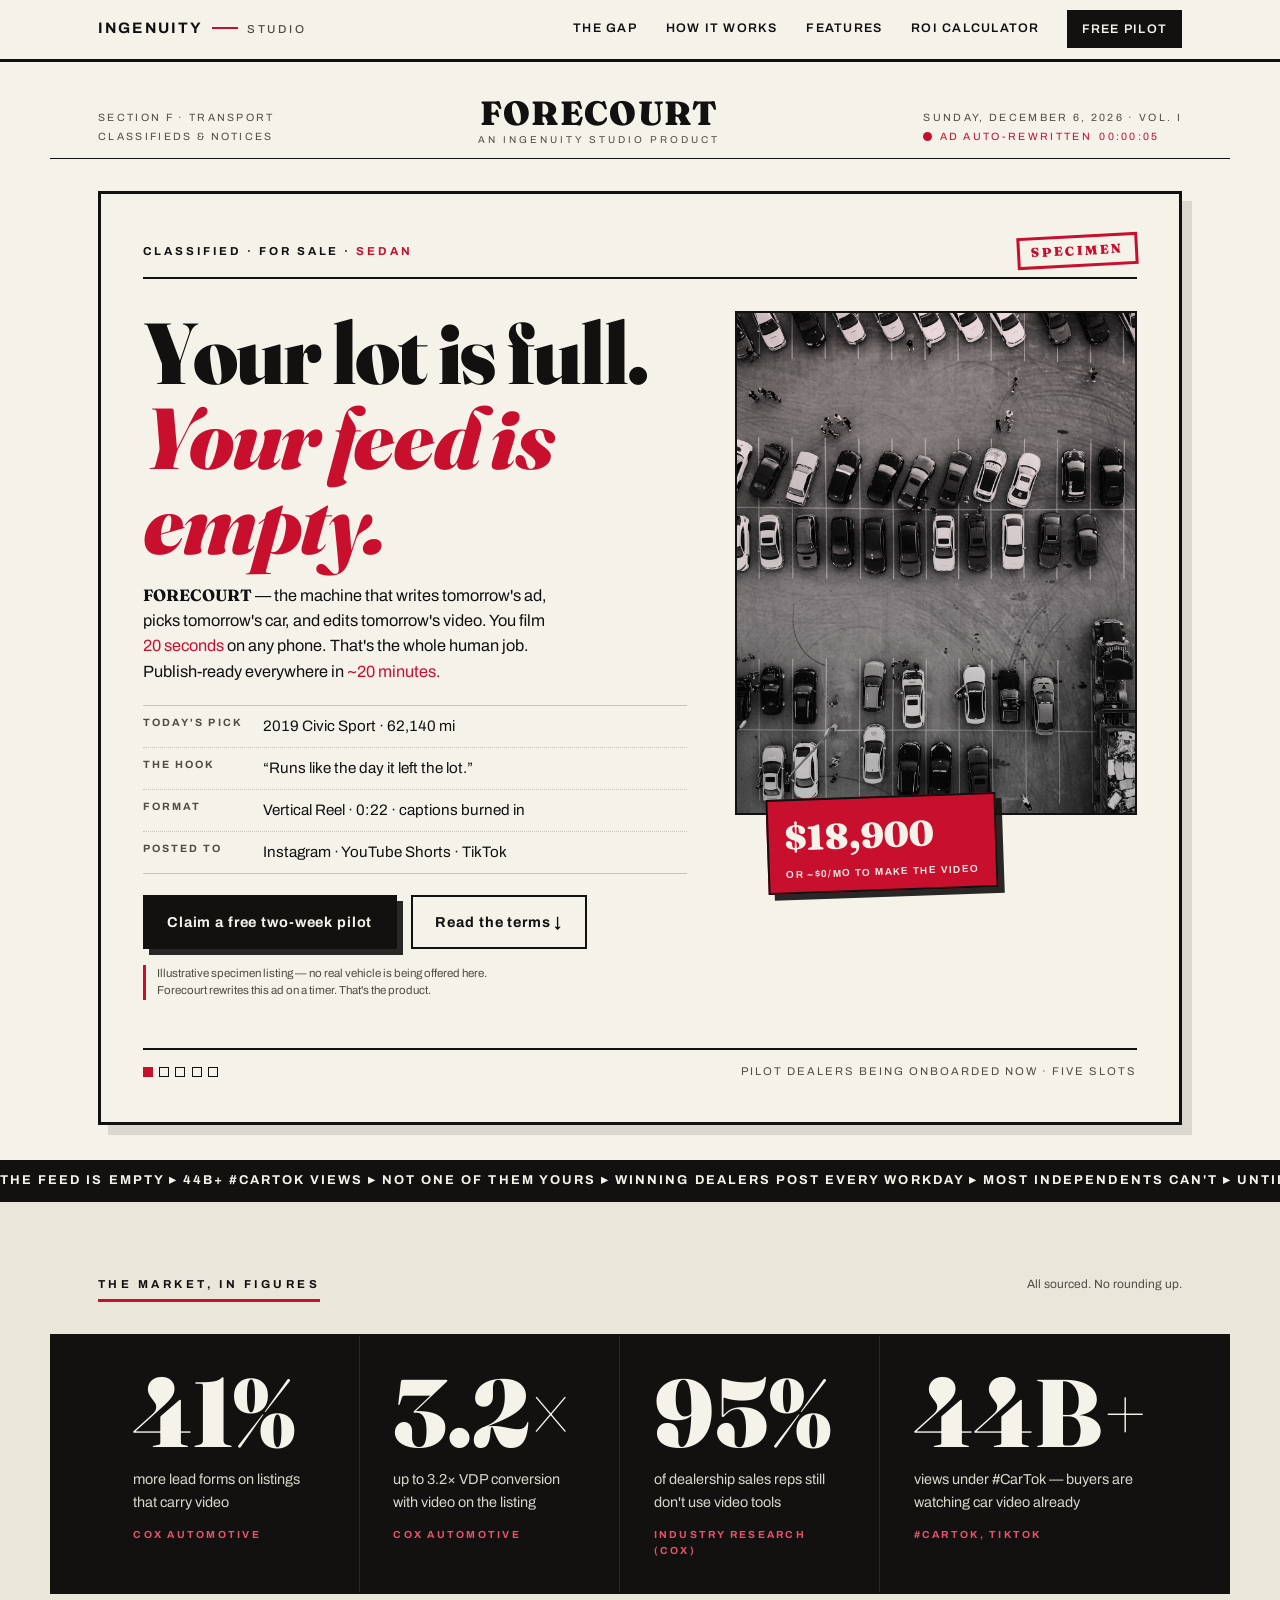
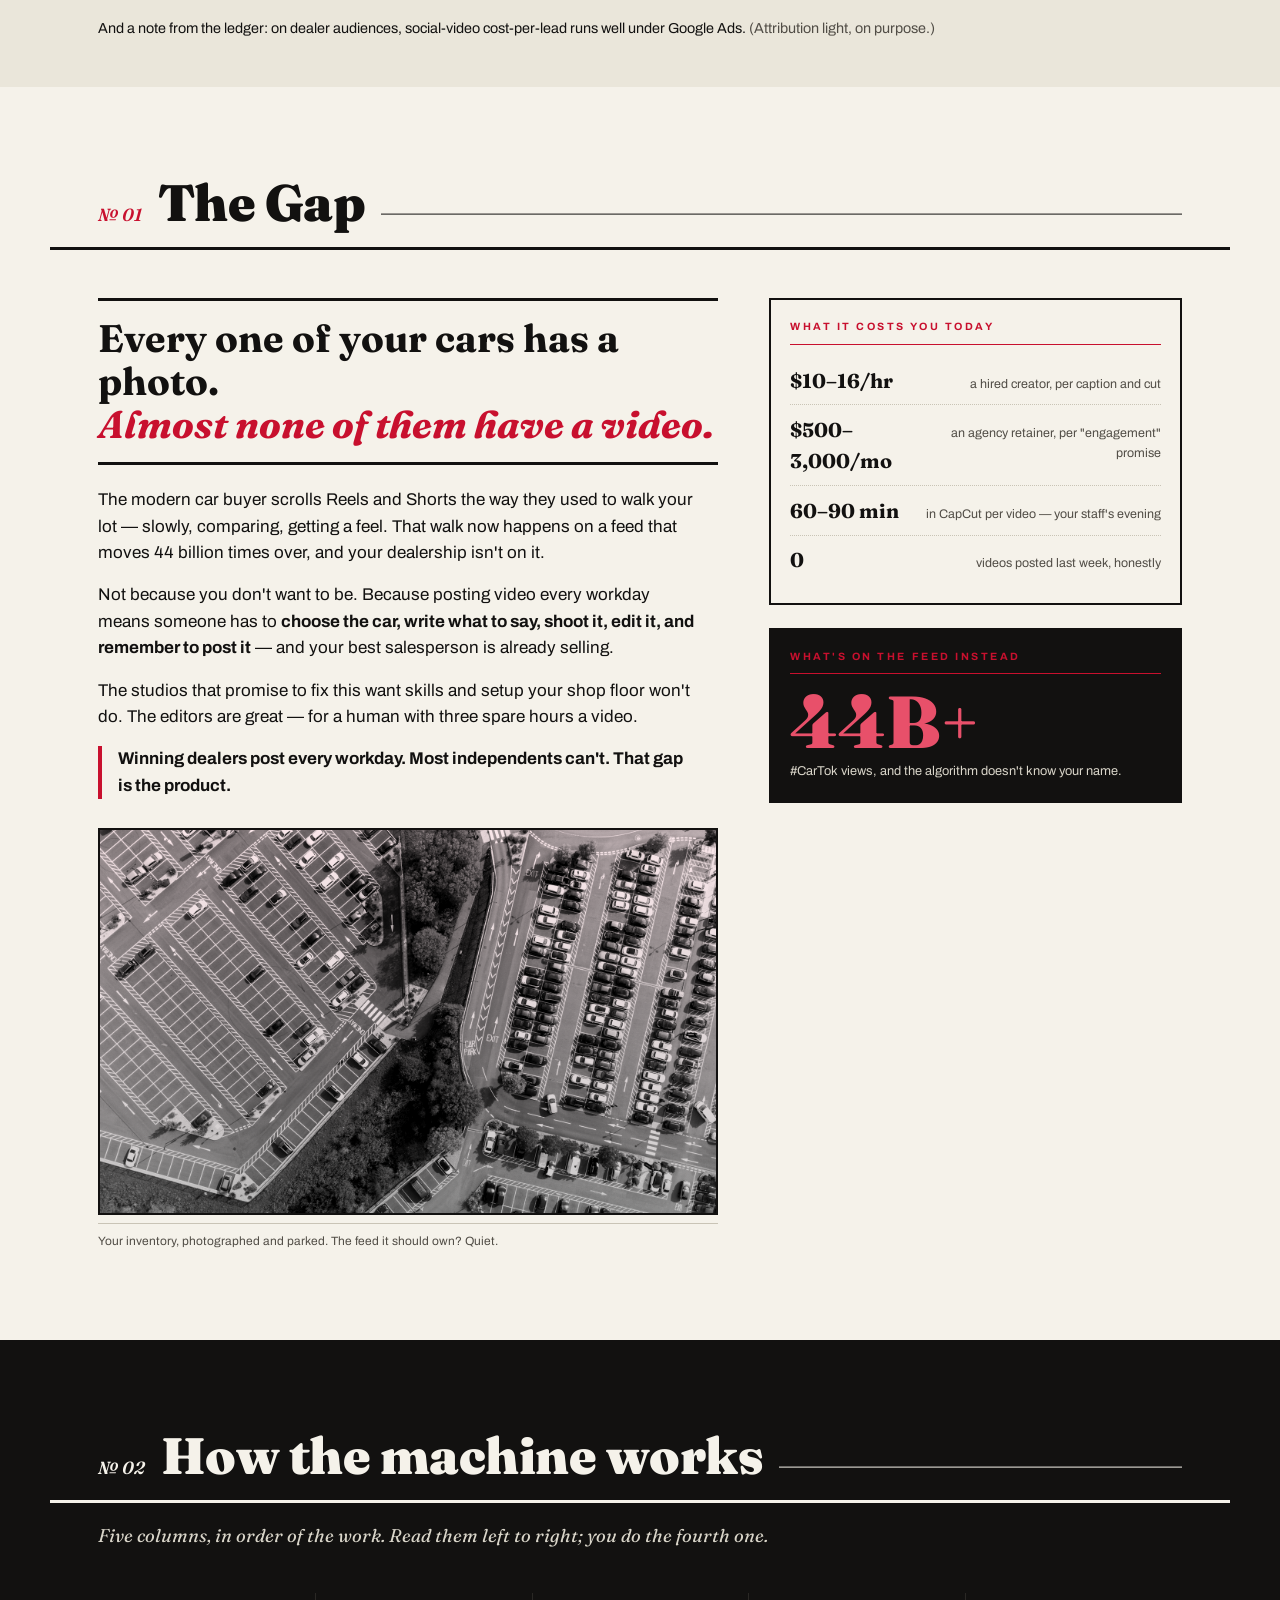
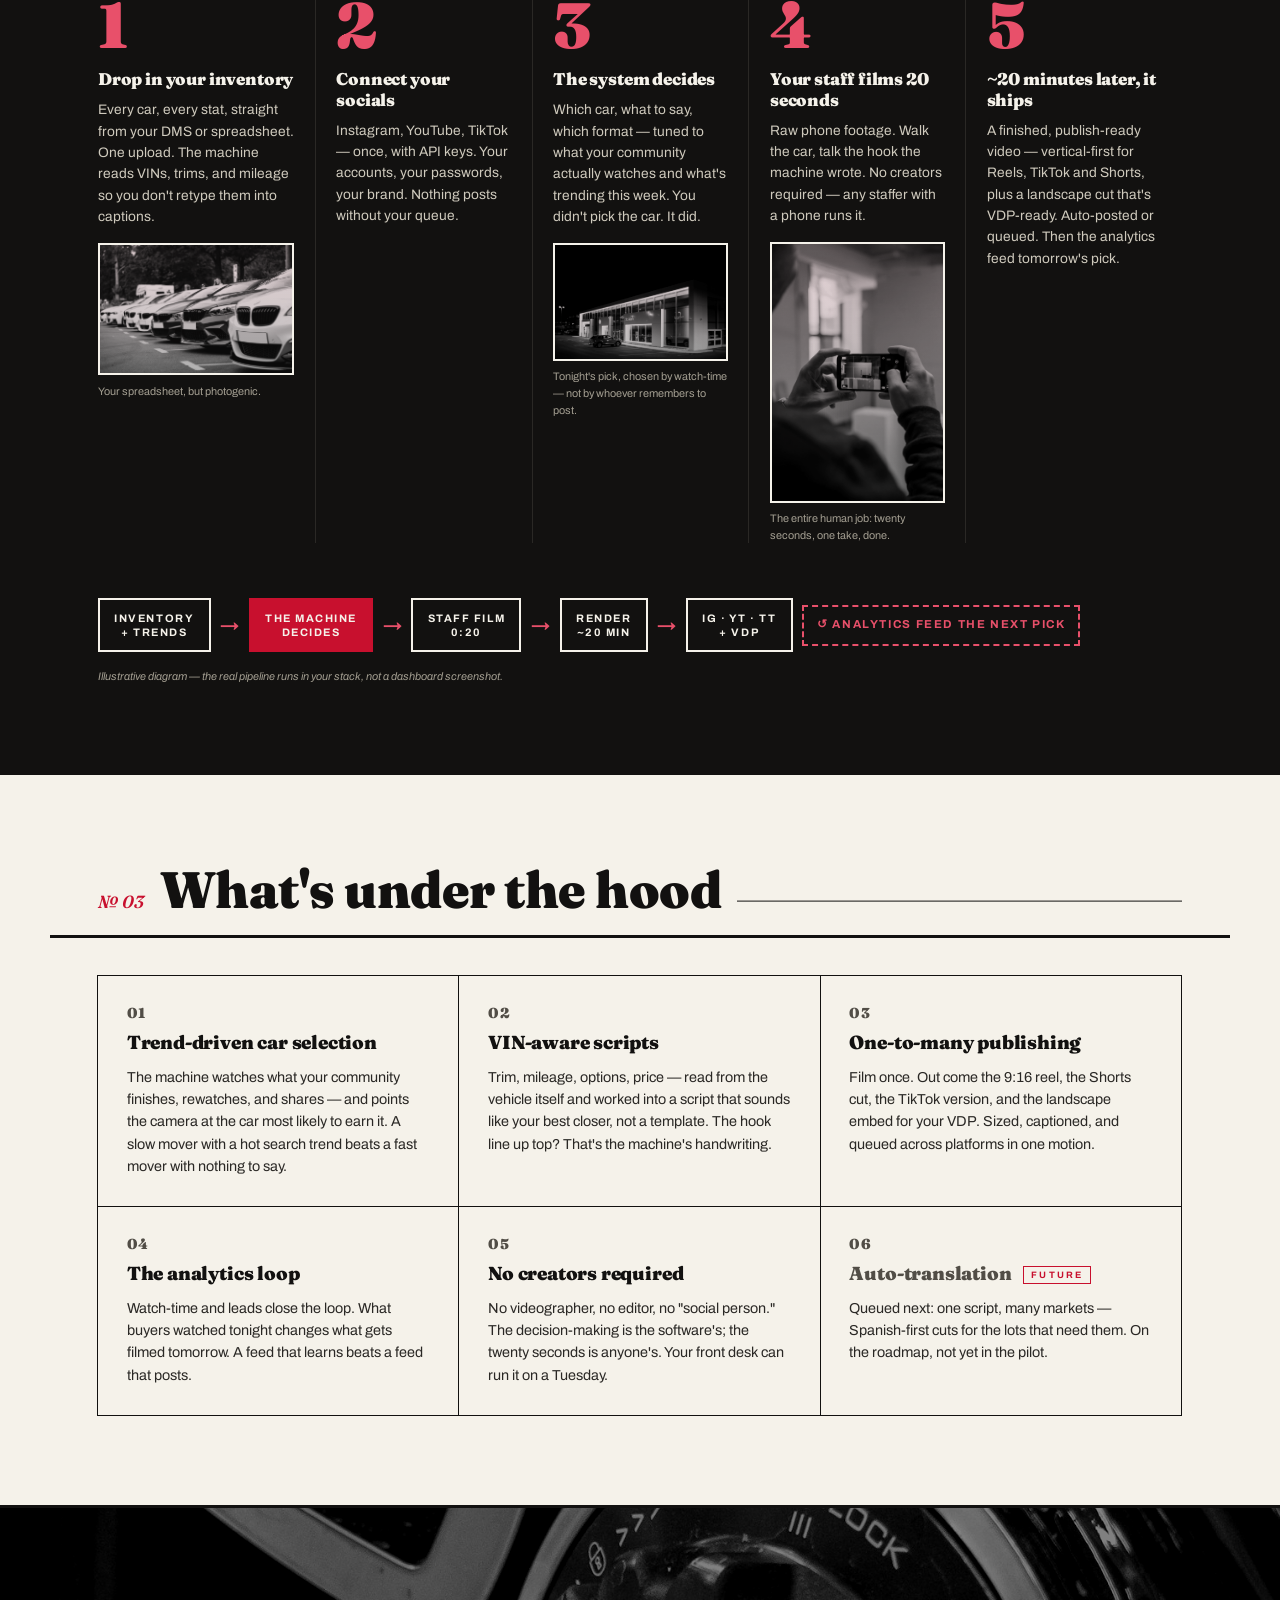
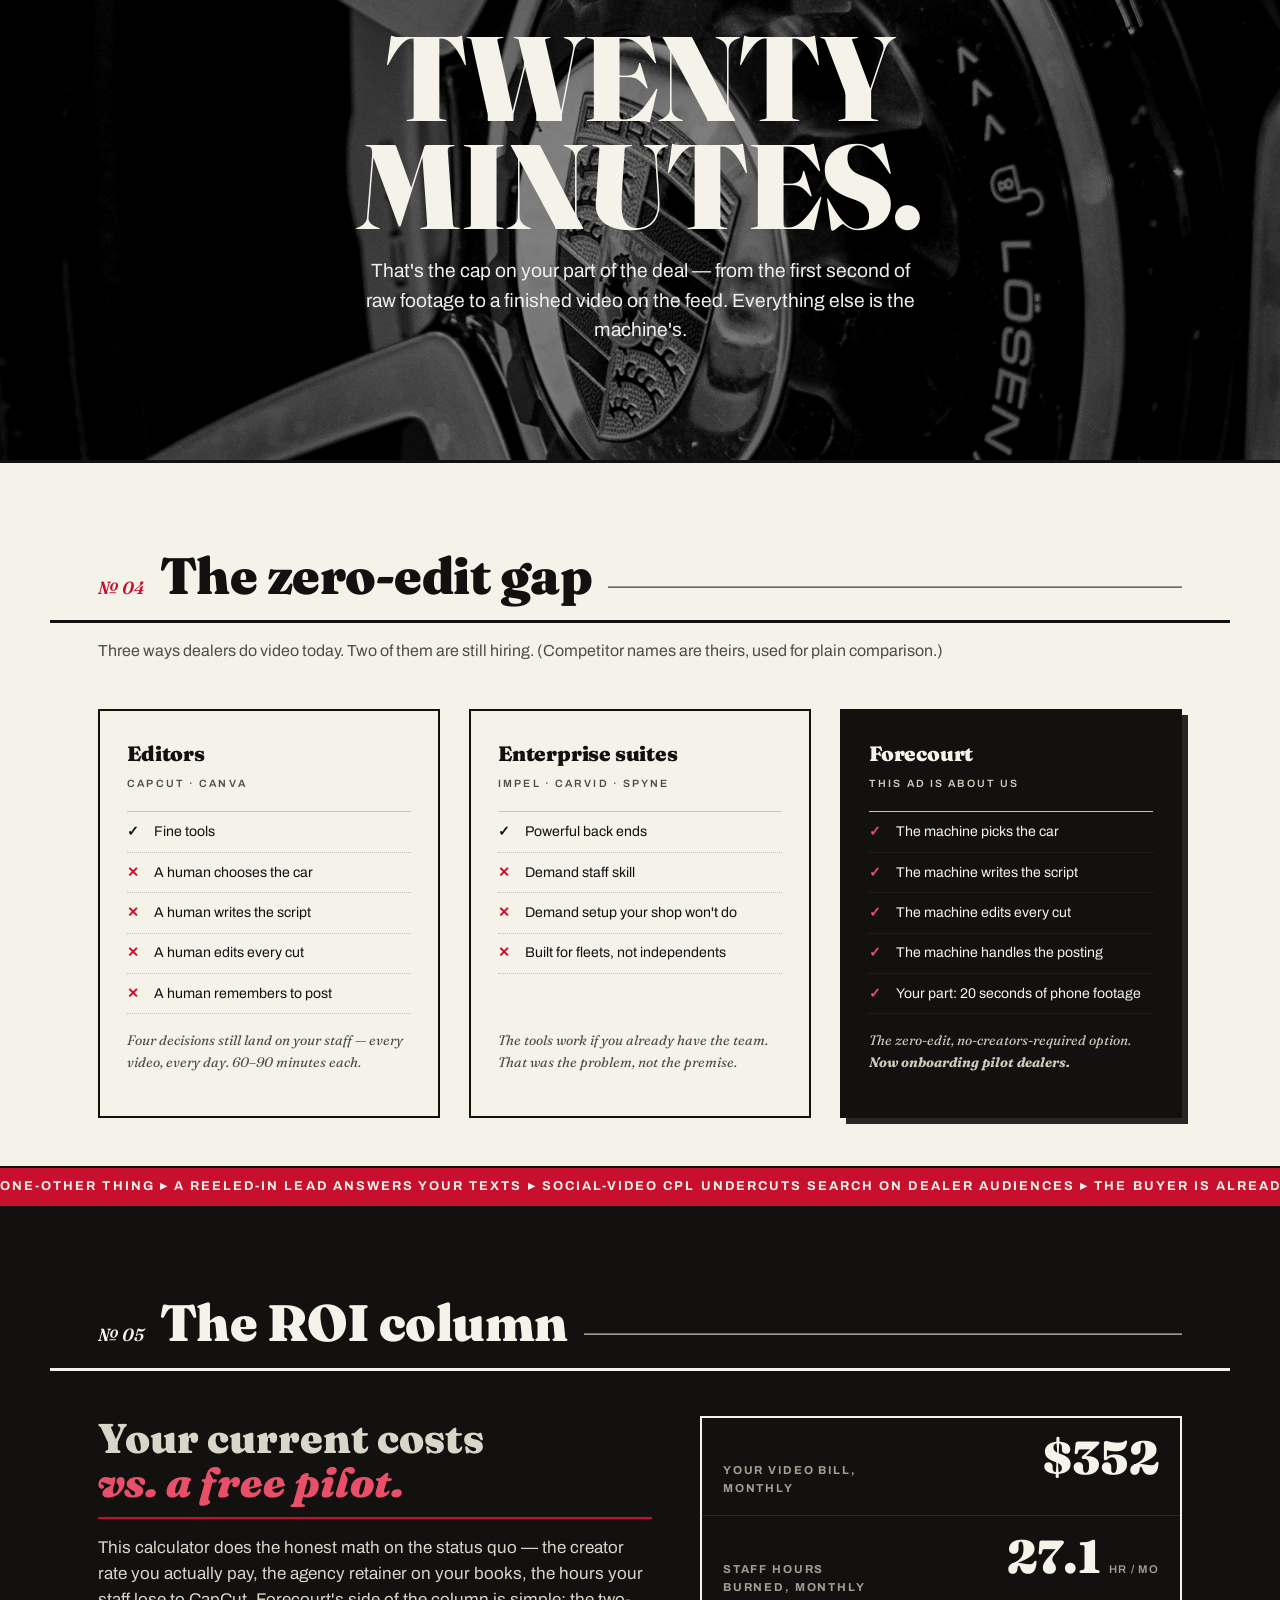
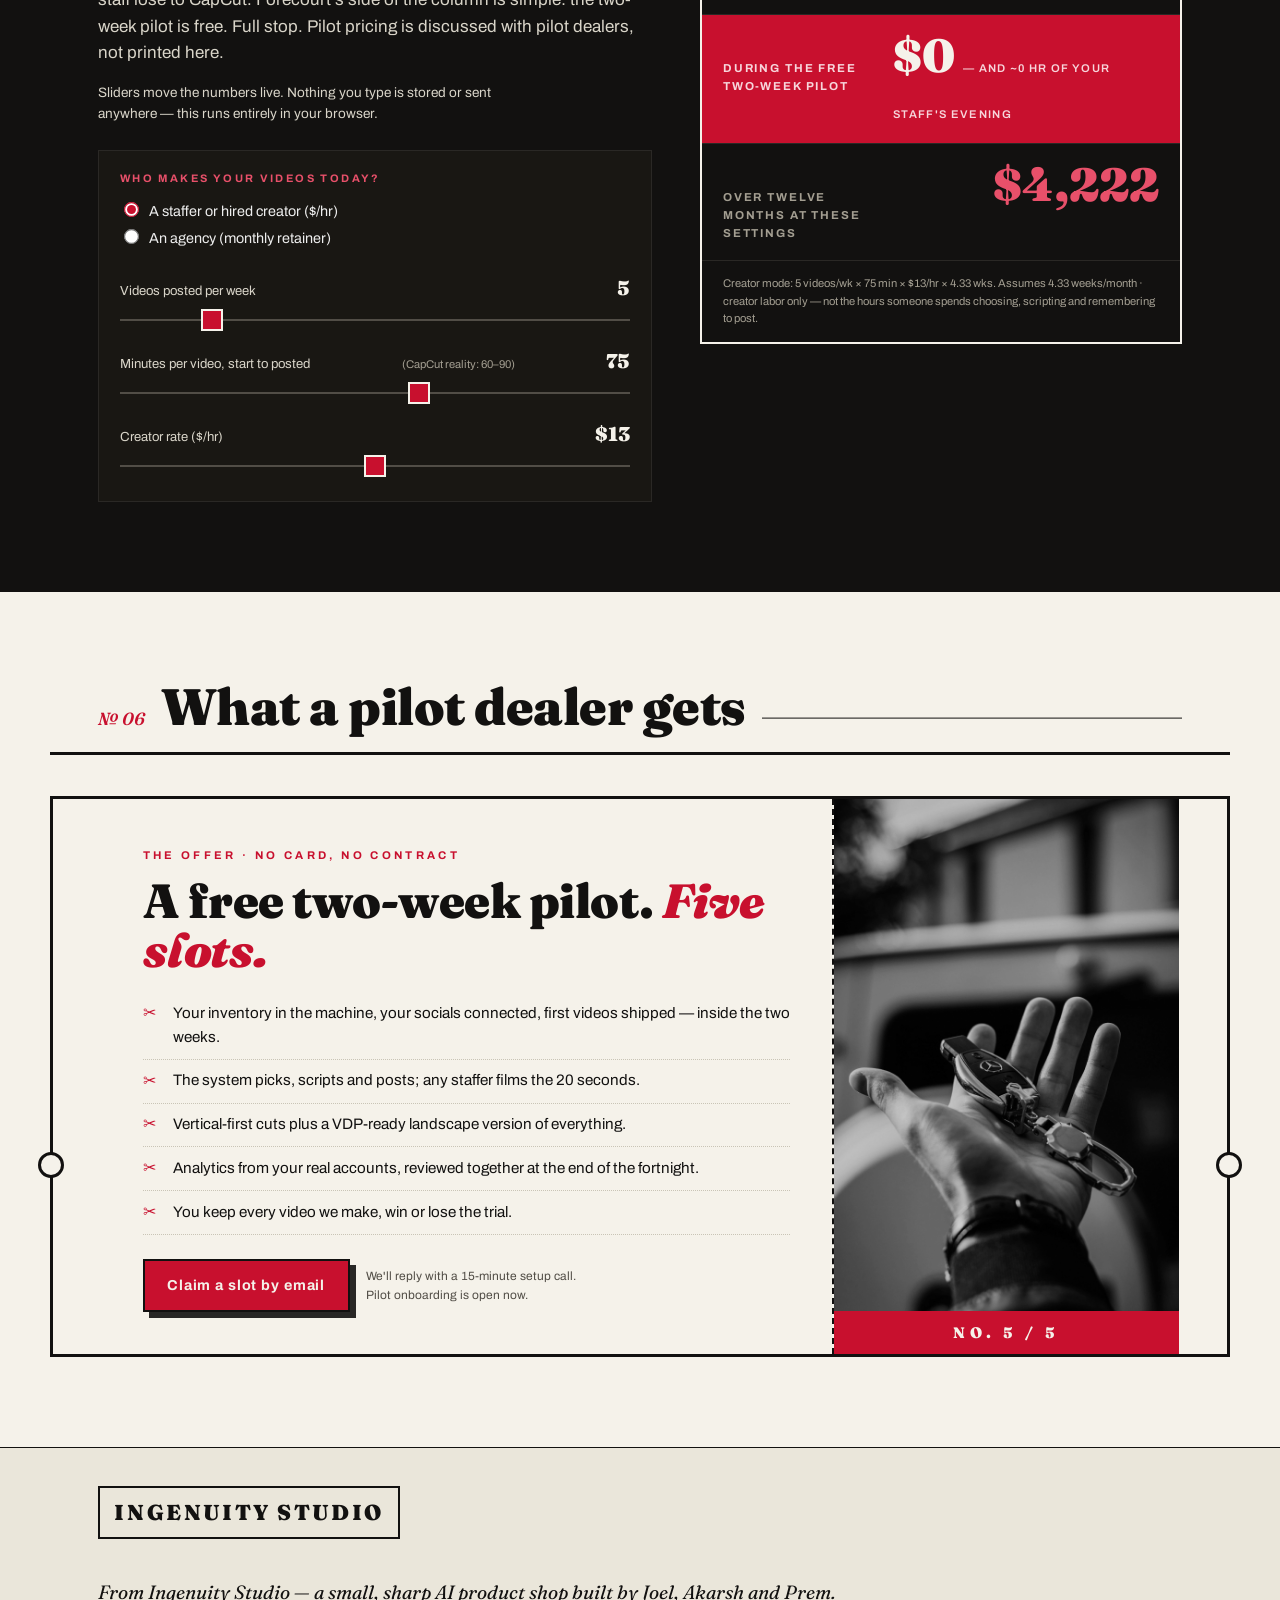
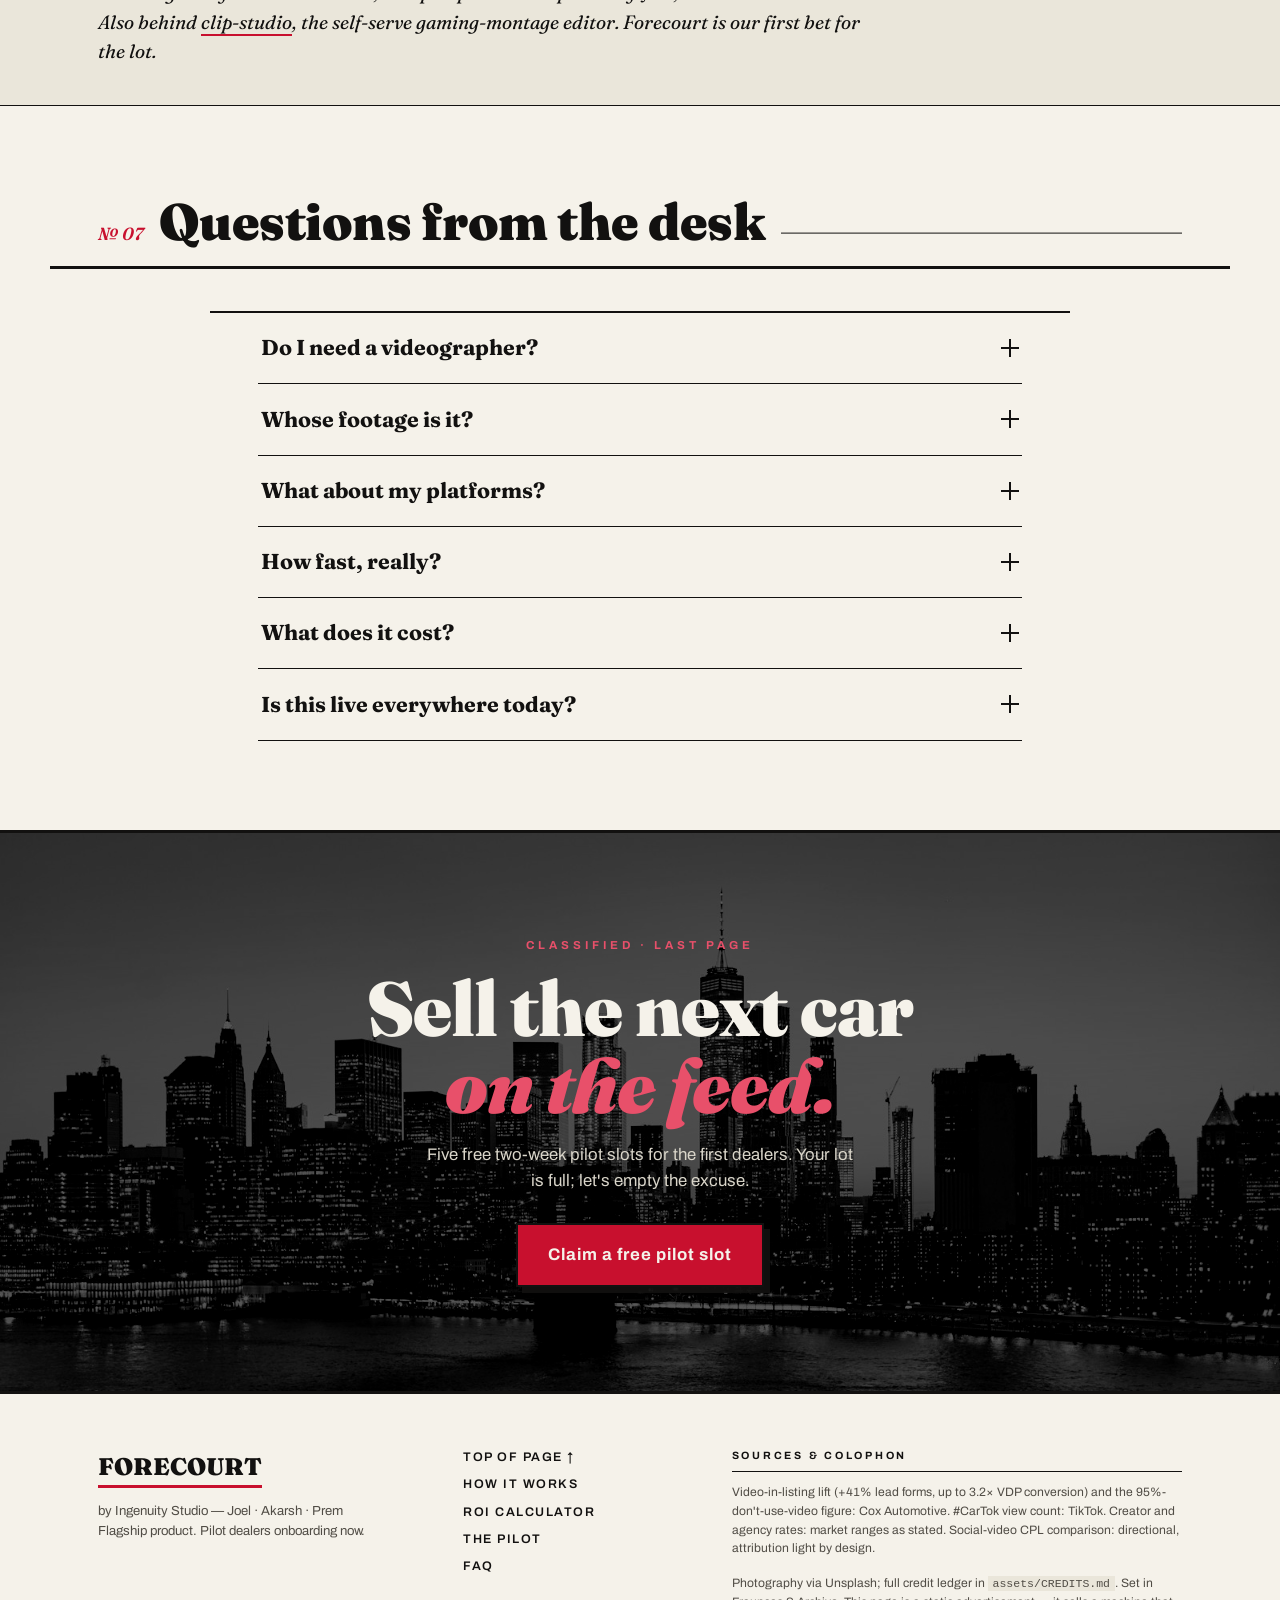
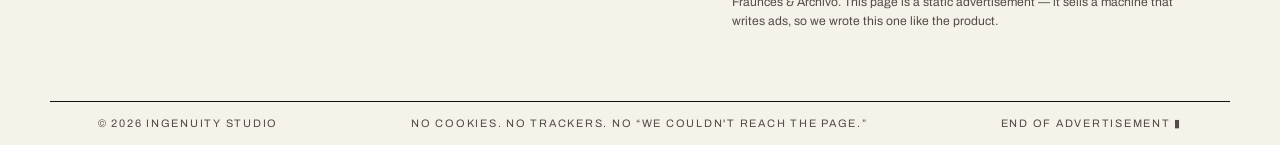
==== index.html @ b3487b0b "feat: launch Ingenuity Studio advertisement landing page (v0) Primary: dark-cinematic Forecourt pitc" ====
<!doctype html>
<html lang="en">
<head>
<meta charset="utf-8">
<meta name="viewport" content="width=device-width, initial-scale=1">
<title>Forecourt by Ingenuity Studio — Your lot is full. Your feed is empty.</title>
<meta name="description" content="Forecourt is the AI video pipeline for used-car dealers. It picks the car, writes the script, and turns 20 seconds of raw phone footage into a publish-ready video in about 20 minutes. Now onboarding free two-week pilot dealers.">
<meta property="og:title" content="Forecourt — the classified ad that films itself">
<meta property="og:description" content="The AI video pipeline for used-car dealers. The machine decides what to film. Your part is capped at 20 minutes. Free two-week pilot for the first five dealers.">
<meta property="og:type" content="website">
<meta property="og:image" content="assets/img/lot-rows.jpg">
<meta name="twitter:card" content="summary_large_image">
<meta name="theme-color" content="#121110">
<link rel="icon" href="data:image/svg+xml,%3Csvg xmlns='http://www.w3.org/2000/svg' viewBox='0 0 64 64'%3E%3Crect width='64' height='64' fill='%23121110'/%3E%3Crect x='6' y='6' width='52' height='52' fill='none' stroke='%23c8102e' stroke-width='3'/%3E%3Ctext x='32' y='44' font-family='Georgia,serif' font-size='32' font-weight='bold' fill='%23f5f2eb' text-anchor='middle'%3EF%3C/text%3E%3C/svg%3E">
<link rel="preconnect" href="https://fonts.googleapis.com">
<link rel="preconnect" href="https://fonts.gstatic.com" crossorigin>
<link href="https://fonts.googleapis.com/css2?family=Fraunces:ital,opsz,wght@0,9..144,400;0,9..144,600;0,9..144,700;0,9..144,900;1,9..144,400;1,9..144,600&family=Archivo:wght@400;500;600;700&display=swap" rel="stylesheet">
<link rel="stylesheet" href="css/style.css">
</head>
<body>
<a class="skip-link" href="#hero">Skip to content</a>

<!-- ============================= NAV ============================= -->
<header class="nav" id="top">
  <div class="nav-inner">
    <a class="wordmark" href="#top" aria-label="Ingenuity Studio — home">
      <span class="wm-ink">INGENUITY</span><span class="wm-rule" aria-hidden="true"></span><span class="wm-sub">STUDIO</span>
    </a>
    <nav class="nav-links" aria-label="Primary">
      <a href="#problem">The&nbsp;Gap</a>
      <a href="#how">How&nbsp;it&nbsp;works</a>
      <a href="#features">Features</a>
      <a href="#roi">ROI&nbsp;Calculator</a>
      <a href="#pilot" class="nav-cta">Free&nbsp;Pilot</a>
    </nav>
    <button class="nav-toggle" aria-expanded="false" aria-controls="mobile-nav" aria-label="Open menu">
      <span></span><span></span><span></span>
    </button>
  </div>
  <nav class="nav-links mobile" id="mobile-nav" aria-label="Mobile">
    <a href="#problem">The Gap</a>
    <a href="#how">How it works</a>
    <a href="#features">Features</a>
    <a href="#compare">vs. Editors &amp; Suites</a>
    <a href="#roi">ROI Calculator</a>
    <a href="#pilot">Free Pilot</a>
    <a href="#faq">FAQ</a>
  </nav>
</header>

<!-- ============================= HERO: THE CLASSIFIED AD ============================= -->
<main id="main">
<section class="hero" id="hero" aria-label="Forecourt — the classified ad">
  <div class="paper-noise" aria-hidden="true"></div>

  <div class="masthead">
    <div class="mh-side mh-left">
      <span class="mh-line">SECTION F · TRANSPORT</span>
      <span class="mh-line">CLASSIFIEDS &amp; NOTICES</span>
    </div>
    <div class="mh-center">
      <span class="mh-fore">FORECOURT</span>
      <span class="mh-byline">an Ingenuity Studio product</span>
    </div>
    <div class="mh-side mh-right">
      <span class="mh-line" id="dateline">VOL. I — MMXXVI</span>
      <span class="mh-line mh-live"><span class="pulse" aria-hidden="true"></span>AD AUTO-REWRITTEN <span id="rewrite-timer">00:00:00</span></span>
    </div>
  </div>

  <div class="ad-frame">
    <div class="ad-inner">
      <div class="ad-head">
        <span class="ad-kicker">CLASSIFIED · FOR SALE · <span id="ad-cat">SEDAN</span></span>
        <span class="ad-stamp">SPECIMEN</span>
      </div>

      <div class="ad-body">
        <div class="ad-copy">
          <h1 class="ad-headline">
            Your lot is full.<br>
            <em>Your feed is empty.</em>
          </h1>

          <p class="ad-lede">
            <strong>FORECOURT</strong> — the machine that writes tomorrow's ad, picks tomorrow's car,
            and edits tomorrow's video. You film <span class="red">20 seconds</span> on any phone. That's the whole human job.
            Publish-ready everywhere in <span class="red">~20 minutes.</span>
          </p>

          <dl class="listing" aria-label="Illustrative sample listing, rotates automatically">
            <div class="list-row"><dt>TODAY'S PICK</dt><dd class="dot-leader"><span id="list-car">2019 Civic Sport · 62,140 mi</span></dd></div>
            <div class="list-row"><dt>THE HOOK</dt><dd class="dot-leader"><span id="list-hook">“Runs like the day it left the lot.”</span></dd></div>
            <div class="list-row"><dt>FORMAT</dt><dd class="dot-leader"><span id="list-format">Vertical Reel · 0:22 · captions burned in</span></dd></div>
            <div class="list-row"><dt>POSTED TO</dt><dd class="dot-leader"><span id="list-posted">Instagram · YouTube Shorts · TikTok</span></dd></div>
          </dl>

          <div class="ad-cta">
            <a class="btn btn-ink" href="#pilot">Claim a free two-week pilot</a>
            <a class="btn btn-ghost" href="#how">Read the terms ↓</a>
          </div>

          <p class="ad-fine">Illustrative specimen listing — no real vehicle is being offered here. Forecourt rewrites this ad on a timer. That's the product.</p>
        </div>

        <figure class="ad-photo">
          <div class="photo-frame">
            <img src="assets/img/lot-rows.jpg" alt="Rows of used cars parked on a dealership lot in daylight" class="kenburns" width="1600" height="1600" loading="eager">
          </div>
          <figcaption class="price-tag"><span id="price-tag">$18,900</span><small>or ~$0/mo to make the video</small></figcaption>
        </figure>
      </div>

      <div class="ad-foot">
        <span class="ad-dots" id="ad-dots" aria-hidden="true"></span>
        <span class="ad-note">Pilot dealers being onboarded now · five slots</span>
      </div>
    </div>
  </div>

  <div class="tape tape-ink" aria-hidden="true">
    <div class="tape-track">
      <span>THE FEED IS EMPTY ▸ 44B+ #CarTok views ▸ not one of them yours ▸ winning dealers post every workday ▸ most independents can't ▸ until the machine does it ▸</span>
      <span>THE FEED IS EMPTY ▸ 44B+ #CarTok views ▸ not one of them yours ▸ winning dealers post every workday ▸ most independents can't ▸ until the machine does it ▸</span>
    </div>
  </div>
</section>

<!-- ============================= STATS BAND ============================= -->
<section class="stats" id="stats" aria-label="The market, in numbers">
  <div class="stats-head">
    <span class="rule-label">THE MARKET, IN FIGURES</span>
    <span class="rule-note">All sourced. No rounding up.</span>
  </div>
  <div class="stat-grid">
    <div class="stat-slab reveal">
      <div class="stat-num"><span class="count" data-to="41" data-suffix="%">0%</span></div>
      <div class="stat-cap">more lead forms on listings that carry video</div>
      <div class="stat-src">Cox Automotive</div>
    </div>
    <div class="stat-slab reveal">
      <div class="stat-num"><span class="count" data-to="3.2" data-suffix="×" data-decimals="1">0×</span></div>
      <div class="stat-cap">up to 3.2× VDP conversion with video on the listing</div>
      <div class="stat-src">Cox Automotive</div>
    </div>
    <div class="stat-slab reveal">
      <div class="stat-num"><span class="count" data-to="95" data-suffix="%">0%</span></div>
      <div class="stat-cap">of dealership sales reps still don't use video tools</div>
      <div class="stat-src">Industry research (Cox)</div>
    </div>
    <div class="stat-slab reveal">
      <div class="stat-num"><span class="count" data-to="44" data-suffix="B+">0B+</span></div>
      <div class="stat-cap">views under #CarTok — buyers are watching car video already</div>
      <div class="stat-src">#CarTok, TikTok</div>
    </div>
  </div>
  <p class="stats-foot">And a note from the ledger: on dealer audiences, social-video cost-per-lead runs well under Google Ads. <span class="muted">(Attribution light, on purpose.)</span></p>
</section>

<!-- ============================= THE PROBLEM ============================= -->
<section class="problem" id="problem">
  <div class="section-masthead">
    <span class="sm-no">№ 01</span>
    <h2 class="sm-title">The Gap</h2>
    <span class="sm-rule" aria-hidden="true"></span>
  </div>
  <div class="problem-grid">
    <div class="problem-copy reveal">
      <p class="pull-quote">Every one of your cars has a photo.<br><em>Almost none of them have a video.</em></p>
      <p>The modern car buyer scrolls Reels and Shorts the way they used to walk your lot — slowly, comparing, getting a feel. That walk now happens on a feed that moves 44&nbsp;billion times over, and your dealership isn't on it.</p>
      <p>Not because you don't want to be. Because posting video every workday means someone has to <strong>choose the car, write what to say, shoot it, edit it, and remember to post it</strong> — and your best salesperson is already selling.</p>
      <p>The studios that promise to fix this want skills and setup your shop floor won't do. The editors are great — for a human with three spare hours a video.</p>
      <p class="red-p"><strong>Winning dealers post every workday. Most independents can't. That gap is the product.</strong></p>
      <figure class="inline-photo reveal">
        <div class="photo-frame">
          <img src="assets/img/lot-aerial.jpg" alt="Aerial view of a dealership lot packed with parked used cars" loading="lazy" width="1600" height="1200">
        </div>
        <figcaption>Your inventory, photographed and parked. The feed it should own? Quiet.</figcaption>
      </figure>
    </div>
    <aside class="problem-side">
      <div class="side-card reveal">
        <span class="side-label">WHAT IT COSTS YOU TODAY</span>
        <ul class="cost-list">
          <li><b>$10–16/hr</b><span>a hired creator, per caption and cut</span></li>
          <li><b>$500–3,000/mo</b><span>an agency retainer, per "engagement" promise</span></li>
          <li><b>60–90 min</b><span>in CapCut per video — your staff's evening</span></li>
          <li><b>0</b><span>videos posted last week, honestly</span></li>
        </ul>
      </div>
      <div class="side-card dark reveal">
        <span class="side-label">WHAT'S ON THE FEED INSTEAD</span>
        <p class="big-44">44B+</p>
        <span class="side-note">#CarTok views, and the algorithm doesn't know your name.</span>
      </div>
    </aside>
  </div>
</section>

<!-- ============================= HOW IT WORKS ============================= -->
<section class="how" id="how">
  <div class="section-masthead invert">
    <span class="sm-no">№ 02</span>
    <h2 class="sm-title">How the machine works</h2>
    <span class="sm-rule" aria-hidden="true"></span>
  </div>
  <p class="how-lede">Five columns, in order of the work. Read them left to right; you do the fourth one.</p>
  <div class="steps">
    <article class="step reveal">
      <div class="step-no">1</div>
      <h3>Drop in your inventory</h3>
      <p>Every car, every stat, straight from your DMS or spreadsheet. One upload. The machine reads VINs, trims, and mileage so you don't retype them into captions.</p>
      <figure class="step-photo">
        <div class="photo-frame"><img src="assets/img/lot-row2.jpg" alt="A row of used sedans parked on a dealership lot" loading="lazy" width="1600" height="1067"></div>
        <figcaption>Your spreadsheet, but photogenic.</figcaption>
      </figure>
    </article>
    <article class="step reveal">
      <div class="step-no">2</div>
      <h3>Connect your socials</h3>
      <p>Instagram, YouTube, TikTok — once, with API keys. Your accounts, your passwords, your brand. Nothing posts without your queue.</p>
    </article>
    <article class="step reveal">
      <div class="step-no">3</div>
      <h3>The system decides</h3>
      <p>Which car, what to say, which format — tuned to what your community actually watches and what's trending this week. You didn't pick the car. It did.</p>
      <figure class="step-photo">
        <div class="photo-frame"><img src="assets/img/showroom-night.jpg" alt="Showroom cars under night lighting" loading="lazy" width="1600" height="1067"></div>
        <figcaption>Tonight's pick, chosen by watch-time — not by whoever remembers to post.</figcaption>
      </figure>
    </article>
    <article class="step reveal">
      <div class="step-no">4</div>
      <h3>Your staff films 20 seconds</h3>
      <p>Raw phone footage. Walk the car, talk the hook the machine wrote. No creators required — any staffer with a phone runs it.</p>
      <figure class="step-photo">
        <div class="photo-frame"><img src="assets/img/filming-phone.jpg" alt="A person filming with a smartphone on a car lot" loading="lazy" width="1600" height="2400"></div>
        <figcaption>The entire human job: twenty seconds, one take, done.</figcaption>
      </figure>
    </article>
    <article class="step reveal">
      <div class="step-no">5</div>
      <h3>~20 minutes later, it ships</h3>
      <p>A finished, publish-ready video — vertical-first for Reels, TikTok and Shorts, plus a landscape cut that's VDP-ready. Auto-posted or queued. Then the analytics feed tomorrow's pick.</p>
    </article>
  </div>

  <div class="pipeline-strip reveal" role="img" aria-label="Illustrative diagram of the Forecourt pipeline: inventory in, machine decides, staff film 20 seconds, video out to all platforms, analytics back to the decision.">
    <div class="pipe-box">INVENTORY<br>+ TRENDS</div>
    <div class="pipe-arrow">→</div>
    <div class="pipe-box red-box">THE MACHINE<br>DECIDES</div>
    <div class="pipe-arrow">→</div>
    <div class="pipe-box">STAFF FILM<br>0:20</div>
    <div class="pipe-arrow">→</div>
    <div class="pipe-box">RENDER<br>~20 MIN</div>
    <div class="pipe-arrow">→</div>
    <div class="pipe-box">IG · YT · TT<br>+ VDP</div>
    <div class="pipe-loop">↺ analytics feed the next pick</div>
    <span class="pipe-note">Illustrative diagram — the real pipeline runs in your stack, not a dashboard screenshot.</span>
  </div>
</section>

<!-- ============================= FEATURES ============================= -->
<section class="features" id="features">
  <div class="section-masthead">
    <span class="sm-no">№ 03</span>
    <h2 class="sm-title">What's under the hood</h2>
    <span class="sm-rule" aria-hidden="true"></span>
  </div>
  <div class="feat-grid">
    <article class="feat reveal">
      <h3><span class="feat-no">01</span> Trend-driven car selection</h3>
      <p>The machine watches what your community finishes, rewatches, and shares — and points the camera at the car most likely to earn it. A slow mover with a hot search trend beats a fast mover with nothing to say.</p>
    </article>
    <article class="feat reveal">
      <h3><span class="feat-no">02</span> VIN-aware scripts</h3>
      <p>Trim, mileage, options, price — read from the vehicle itself and worked into a script that sounds like your best closer, not a template. The hook line up top? That's the machine's handwriting.</p>
    </article>
    <article class="feat reveal">
      <h3><span class="feat-no">03</span> One-to-many publishing</h3>
      <p>Film once. Out come the 9:16 reel, the Shorts cut, the TikTok version, and the landscape embed for your VDP. Sized, captioned, and queued across platforms in one motion.</p>
    </article>
    <article class="feat reveal">
      <h3><span class="feat-no">04</span> The analytics loop</h3>
      <p>Watch-time and leads close the loop. What buyers watched tonight changes what gets filmed tomorrow. A feed that learns beats a feed that posts.</p>
    </article>
    <article class="feat reveal">
      <h3><span class="feat-no">05</span> No creators required</h3>
      <p>No videographer, no editor, no "social person." The decision-making is the software's; the twenty seconds is anyone's. Your front desk can run it on a Tuesday.</p>
    </article>
    <article class="feat muted reveal">
      <h3><span class="feat-no">06</span> Auto-translation <span class="soon">FUTURE</span></h3>
      <p>Queued next: one script, many markets — Spanish-first cuts for the lots that need them. On the roadmap, not yet in the pilot.</p>
    </article>
  </div>
</section>

<!-- ============================= FULL-BLEED BREAK ============================= -->
<section class="break" aria-label="The twenty minute rule">
  <div class="break-bg">
    <img src="assets/img/wheel-closeup.jpg" alt="Close-up of an alloy car wheel and tire" loading="lazy" width="1600" height="2134">
  </div>
  <div class="break-copy">
    <p class="break-line">Twenty minutes.</p>
    <p class="break-sub">That's the cap on your part of the deal — from the first second of raw footage to a finished video on the feed. Everything else is the machine's.</p>
  </div>
</section>

<!-- ============================= COMPETITIVE ============================= -->
<section class="compare" id="compare">
  <div class="section-masthead">
    <span class="sm-no">№ 04</span>
    <h2 class="sm-title">The zero-edit gap</h2>
    <span class="sm-rule" aria-hidden="true"></span>
  </div>
  <p class="compare-lede">Three ways dealers do video today. Two of them are still hiring. (Competitor names are theirs, used for plain comparison.)</p>
  <div class="compare-cols">
    <article class="cmp reveal">
      <h3>Editors <small>CapCut · Canva</small></h3>
      <ul>
        <li class="yes">Fine tools</li>
        <li class="no">A human chooses the car</li>
        <li class="no">A human writes the script</li>
        <li class="no">A human edits every cut</li>
        <li class="no">A human remembers to post</li>
      </ul>
      <p class="cmp-verdict">Four decisions still land on your staff — every video, every day. 60–90 minutes each.</p>
    </article>
    <article class="cmp reveal">
      <h3>Enterprise suites <small>Impel · CARVID · Spyne</small></h3>
      <ul>
        <li class="yes">Powerful back ends</li>
        <li class="no">Demand staff skill</li>
        <li class="no">Demand setup your shop won't do</li>
        <li class="no">Built for fleets, not independents</li>
      </ul>
      <p class="cmp-verdict">The tools work if you already have the team. That was the problem, not the premise.</p>
    </article>
    <article class="cmp cmp-fore reveal">
      <h3>Forecourt <small>this ad is about us</small></h3>
      <ul>
        <li class="yes">The machine picks the car</li>
        <li class="yes">The machine writes the script</li>
        <li class="yes">The machine edits every cut</li>
        <li class="yes">The machine handles the posting</li>
        <li class="yes">Your part: 20 seconds of phone footage</li>
      </ul>
      <p class="cmp-verdict">The zero-edit, no-creators-required option. <strong>Now onboarding pilot dealers.</strong></p>
    </article>
  </div>
  <div class="tape tape-red" aria-hidden="true">
    <div class="tape-track">
      <span>ONE-OTHER THING ▸ a reeled-in lead answers your texts ▸ social-video CPL undercuts search on dealer audiences ▸ the buyer is already watching ▸ ▸</span>
      <span>ONE-OTHER THING ▸ a reeled-in lead answers your texts ▸ social-video CPL undercuts search on dealer audiences ▸ the buyer is already watching ▸ ▸</span>
    </div>
  </div>
</section>

<!-- ============================= ROI CALCULATOR ============================= -->
<section class="roi" id="roi">
  <div class="section-masthead invert">
    <span class="sm-no">№ 05</span>
    <h2 class="sm-title">The ROI column</h2>
    <span class="sm-rule" aria-hidden="true"></span>
  </div>
  <div class="roi-grid">
    <div class="roi-copy reveal">
      <p class="roi-pull">Your current costs<br><em>vs. a free pilot.</em></p>
      <p>This calculator does the honest math on the status quo — the creator rate you actually pay, the agency retainer on your books, the hours your staff lose to CapCut. Forecourt's side of the column is simple: the two-week pilot is free. Full stop. Pilot pricing is discussed with pilot dealers, not printed here.</p>
      <p class="muted small">Sliders move the numbers live. Nothing you type is stored or sent anywhere — this runs entirely in your browser.</p>
      <form class="roi-form" id="roi-form" aria-label="ROI calculator inputs">
        <fieldset>
          <legend>Who makes your videos today?</legend>
          <label class="radio"><input type="radio" name="roi-mode" value="creator" checked> A staffer or hired creator ($/hr)</label>
          <label class="radio"><input type="radio" name="roi-mode" value="agency"> An agency (monthly retainer)</label>
        </fieldset>
        <div class="field-row">
          <label for="roi-videos">Videos posted per week
            <output id="out-videos" for="roi-videos">5</output>
          </label>
          <input type="range" id="roi-videos" min="1" max="25" step="1" value="5">
        </div>
        <div class="field-row" data-mode="creator">
          <label for="roi-mins">Minutes per video, start to posted <span class="hint">(CapCut reality: 60–90)</span>
            <output id="out-mins" for="roi-mins">75</output>
          </label>
          <input type="range" id="roi-mins" min="10" max="120" step="5" value="75">
        </div>
        <div class="field-row" data-mode="creator">
          <label for="roi-rate">Creator rate ($/hr)
            <output id="out-rate" for="roi-rate">$13</output>
          </label>
          <input type="range" id="roi-rate" min="10" max="16" step="1" value="13">
        </div>
        <div class="field-row" data-mode="agency" hidden>
          <label for="roi-retainer">Agency retainer ($/month)
            <output id="out-retainer" for="roi-retainer">$1,500</output>
          </label>
          <input type="range" id="roi-retainer" min="500" max="3000" step="50" value="1500">
        </div>
      </form>
    </div>

    <div class="roi-readout reveal" aria-live="polite">
      <div class="ro-row">
        <div class="ro-label">Your video bill, monthly</div>
        <div class="ro-num" id="ro-cost">$0</div>
      </div>
      <div class="ro-row">
        <div class="ro-label">Staff hours burned, monthly</div>
        <div class="ro-num" id="ro-hours">0<span class="ro-unit">hr</span></div>
      </div>
      <div class="ro-row ro-fore">
        <div class="ro-label">During the free two-week pilot</div>
        <div class="ro-num">$0<span class="ro-unit">— and ~0 hr of your staff's evening</span></div>
      </div>
      <div class="ro-row">
        <div class="ro-label">Over twelve months at these settings</div>
        <div class="ro-num ro-yr" id="ro-year">$0</div>
      </div>
      <p class="ro-foot" id="ro-assume">Assumes 4.33 weeks per month. Video: ~20 min of phone footage per car, done between customers.</p>
    </div>
  </div>
</section>

<!-- ============================= PILOT ============================= -->
<section class="pilot" id="pilot">
  <div class="section-masthead">
    <span class="sm-no">№ 06</span>
    <h2 class="sm-title">What a pilot dealer gets</h2>
    <span class="sm-rule" aria-hidden="true"></span>
  </div>
  <div class="coupon reveal">
    <div class="coupon-main">
      <span class="coupon-kicker">THE OFFER · NO CARD, NO CONTRACT</span>
      <h3 class="coupon-head">A free two-week pilot. <em>Five slots.</em></h3>
      <ul class="coupon-list">
        <li>Your inventory in the machine, your socials connected, first videos shipped — inside the two weeks.</li>
        <li>The system picks, scripts and posts; any staffer films the 20 seconds.</li>
        <li>Vertical-first cuts plus a VDP-ready landscape version of everything.</li>
        <li>Analytics from your real accounts, reviewed together at the end of the fortnight.</li>
        <li>You keep every video we make, win or lose the trial.</li>
      </ul>
      <div class="coupon-cta">
        <a class="btn btn-red" href="mailto:pilots@ingenuitystudio.example?subject=Forecourt%20pilot%20-%20claim%20a%20slot">Claim a slot by email</a>
        <span class="coupon-fine">We'll reply with a 15-minute setup call. Pilot onboarding is open now.</span>
      </div>
    </div>
    <div class="coupon-stub">
      <img src="assets/img/keys-handover.jpg" alt="A handover of car keys between two people" loading="lazy" width="1600" height="2400">
      <span>NO.&nbsp;5&nbsp;/&nbsp;5</span>
    </div>
  </div>
</section>

<!-- ============================= STUDIO LINE ============================= -->
<section class="studio" aria-label="About the studio">
  <div class="studio-inner reveal">
    <span class="studio-mark">INGENUITY STUDIO</span>
    <p>From Ingenuity Studio — a small, sharp AI product shop built by Joel, Akarsh and Prem. Also behind <a class="link-ink" href="https://clip-studio.example" rel="noopener">clip-studio</a>, the self-serve gaming-montage editor. Forecourt is our first bet for the lot.</p>
  </div>
</section>

<!-- ============================= FAQ ============================= -->
<section class="faq" id="faq">
  <div class="section-masthead">
    <span class="sm-no">№ 07</span>
    <h2 class="sm-title">Questions from the desk</h2>
    <span class="sm-rule" aria-hidden="true"></span>
  </div>
  <div class="faq-list">
    <details class="faq-item reveal">
      <summary><span>Do I need a videographer?</span><i class="faq-plus" aria-hidden="true"></i></summary>
      <div class="faq-a"><p>No. That's the point. Any staffer with a phone can film the 20 seconds — walking the car, reading the hook the machine wrote. There's no creator to hire and no editing skill to find.</p></div>
    </details>
    <details class="faq-item reveal">
      <summary><span>Whose footage is it?</span><i class="faq-plus" aria-hidden="true"></i></summary>
      <div class="faq-a"><p>Yours. Every frame comes from your lot and your phones; every finished video comes out of your pipeline. Pilot or not, you keep everything we make together.</p></div>
    </details>
    <details class="faq-item reveal">
      <summary><span>What about my platforms?</span><i class="faq-plus" aria-hidden="true"></i></summary>
      <div class="faq-a"><p>Instagram, YouTube and TikTok connect once, through your API keys — your accounts, your login. Posts go out on your schedule, auto-posted or queued for your review, plus a landscape cut sized for your VDPs.</p></div>
    </details>
    <details class="faq-item reveal">
      <summary><span>How fast, really?</span><i class="faq-plus" aria-hidden="true"></i></summary>
      <div class="faq-a"><p>About 20 minutes from raw phone footage to publish-ready video, most days. The deciding — which car, what hook, which format — happens before you've had coffee.</p></div>
    </details>
    <details class="faq-item reveal">
      <summary><span>What does it cost?</span><i class="faq-plus" aria-hidden="true"></i></summary>
      <div class="faq-a"><p>The two-week pilot is free — no card, no contract. After the pilot we'd discuss pricing with you directly; we're not printing a number here that we haven't agreed with a dealer yet. The ROI column above prices the thing you're already paying for instead.</p></div>
    </details>
    <details class="faq-item reveal">
      <summary><span>Is this live everywhere today?</span><i class="faq-plus" aria-hidden="true"></i></summary>
      <div class="faq-a"><p>It's in pilot — that's who you'd be first. Forecourt runs on a dealer's real inventory and real accounts during the two weeks, and the pilot dealers' results are what we're building the next version from.</p></div>
    </details>
  </div>
</section>

<!-- ============================= FINAL CTA ============================= -->
<section class="final" id="get-started">
  <div class="final-bg" aria-hidden="true">
    <img src="assets/img/city-dusk.jpg" alt="" loading="lazy" width="1600" height="1067">
  </div>
  <div class="final-inner reveal">
    <p class="final-kicker">CLASSIFIED · LAST PAGE</p>
    <h2 class="final-head">Sell the next car<br><em>on the feed.</em></h2>
    <p class="final-sub">Five free two-week pilot slots for the first dealers. Your lot is full; let's empty the excuse.</p>
    <a class="btn btn-red btn-big" href="mailto:pilots@ingenuitystudio.example?subject=Forecourt%20pilot%20-%20claim%20a%20slot">Claim a free pilot slot</a>
  </div>
</section>
</main>

<!-- ============================= FOOTER ============================= -->
<footer class="footer" id="colophon">
  <div class="foot-grid">
    <div class="foot-brand">
      <span class="foot-mark">FORECOURT</span>
      <p class="foot-by">by Ingenuity Studio — Joel · Akarsh · Prem<br>Flagship product. Pilot dealers onboarding now.</p>
    </div>
    <nav class="foot-links" aria-label="Footer">
      <a href="#top">Top of page ↑</a>
      <a href="#how">How it works</a>
      <a href="#roi">ROI calculator</a>
      <a href="#pilot">The pilot</a>
      <a href="#faq">FAQ</a>
    </nav>
    <div class="foot-src">
      <span class="foot-head">SOURCES &amp; COLOPHON</span>
      <p>Video-in-listing lift (+41% lead forms, up to 3.2× VDP conversion) and the 95%-don't-use-video figure: Cox Automotive. #CarTok view count: TikTok. Creator and agency rates: market ranges as stated. Social-video CPL comparison: directional, attribution light by design.</p>
      <p>Photography via Unsplash; full credit ledger in <code>assets/CREDITS.md</code>. Set in Fraunces &amp; Archivo. This page is a static advertisement — it sells a machine that writes ads, so we wrote this one like the product.</p>
    </div>
  </div>
  <div class="foot-bar">
    <span>© <span id="year">2026</span> Ingenuity Studio</span>
    <span>No cookies. No trackers. No “we couldn't reach the page.”</span>
    <span>END OF ADVERTISEMENT ▮</span>
  </div>
</footer>

<script src="js/main.js"></script>
</body>
</html>
---- css/style.css ----
/* ============================================================
   FORECOURT · SECTION F CLASSIFIEDS — bold editorial modern
   newsprint white · ink black · classified red
   ============================================================ */

:root{
  --paper:#f5f2ea;
  --paper-2:#eceae0;
  --paper-dim:#eae6da;
  --ink:#121110;
  --ink-2:#2a2825;
  --ink-soft:#514d46;
  --red:#c8102e;
  --red-deep:#9d0c24;
  --red-lift:#e8506a; /* red text on ink surfaces, AA-safe */
  --rule:#121110;
  --hair:#c9c4b6;
  --serif:"Fraunces", Georgia, "Times New Roman", Times, serif;
  --sans:"Archivo", "Helvetica Neue", Helvetica, Arial, sans-serif;
  --maxw:1180px;
  --gut:clamp(16px, 4vw, 48px);
  --shadow-hard:6px 6px 0 rgba(18,17,16,.9);
}

*,*::before,*::after{box-sizing:border-box}
html{scroll-behavior:smooth; -webkit-text-size-adjust:100%}
body{
  margin:0;
  background:var(--paper);
  color:var(--ink);
  font-family:var(--sans);
  font-size:17px;
  line-height:1.55;
  overflow-x:hidden;
  font-variant-numeric:tabular-nums;
}
img{max-width:100%;display:block}
a{color:inherit}
::selection{background:var(--red);color:var(--paper)}

/* faint newsprint fiber */
body::before{
  content:"";position:fixed;inset:0;pointer-events:none;z-index:0;opacity:.5;
  background-image:radial-gradient(rgba(18,17,16,.045) .8px, transparent .9px);
  background-size:3px 3px;
}

.skip-link{
  position:absolute;left:-999px;top:0;z-index:99;background:var(--ink);color:var(--paper);
  padding:.6rem 1rem;font-weight:700;text-decoration:none;
}
.skip-link:focus{left:8px;top:8px}

:focus-visible{outline:3px solid var(--red);outline-offset:2px}

h1,h2,h3{margin:0;font-family:var(--serif);font-weight:900;letter-spacing:-.01em}
p{margin:0 0 1rem}

.muted{color:var(--ink-soft)}
.small{font-size:.85rem}
.red{color:var(--red)}
em{font-style:italic}

/* ============================ NAV ============================ */
.nav{
  position:sticky;top:0;z-index:50;background:var(--paper);
  border-bottom:3px solid var(--ink);
}
.nav-inner{
  max-width:var(--maxw);margin:0 auto;padding:.65rem var(--gut);
  display:flex;align-items:center;justify-content:space-between;gap:1rem;
}
.wordmark{
  display:flex;align-items:baseline;gap:.55rem;text-decoration:none;
  font-weight:700;letter-spacing:.14em;font-size:.95rem;
}
.wm-rule{display:inline-block;width:26px;height:2px;background:var(--red);transform:translateY(-4px)}
.wm-sub{font-weight:500;color:var(--ink-soft);letter-spacing:.24em;font-size:.72rem}
.nav-links{display:flex;align-items:center;gap:clamp(.7rem,2vw,1.6rem)}
.nav-links a{
  text-decoration:none;font-size:.78rem;font-weight:600;letter-spacing:.1em;text-transform:uppercase;
  padding:.35rem .1rem;border-bottom:2px solid transparent;
}
.nav-links a:hover{border-bottom-color:var(--red)}
.nav-cta{background:var(--ink);color:var(--paper)!important;padding:.45rem .8rem!important;border:2px solid var(--ink)}
.nav-cta:hover{background:var(--red);border-color:var(--red)}
.nav-links.mobile{display:none;border-top:1px solid var(--hair);padding:.6rem var(--gut) 1rem;flex-direction:column;align-items:flex-start;gap:.2rem}
.nav-links.mobile a{width:100%;padding:.55rem .2rem;font-size:.9rem}
.nav-toggle{display:none;background:none;border:2px solid var(--ink);padding:.5rem .55rem;cursor:pointer;line-height:0}
.nav-toggle span{display:block;width:20px;height:2px;background:var(--ink);margin:4px 0}
.nav-toggle[aria-expanded="true"] span:nth-child(1){transform:translateY(6px) rotate(45deg)}
.nav-toggle[aria-expanded="true"] span:nth-child(2){opacity:0}
.nav-toggle[aria-expanded="true"] span:nth-child(3){transform:translateY(-6px) rotate(-45deg)}
@media (max-width:880px){
  .nav-links:not(.mobile){display:none}
  .nav-toggle{display:inline-block}
  .nav-links.mobile.open{display:flex}
}

/* ============================ HERO ============================ */
.hero{position:relative;background:var(--paper);padding:clamp(1rem,3vw,2.2rem) 0 0}
.masthead{
  max-width:var(--maxw);margin:0 auto;padding:0 var(--gut) .8rem;
  display:flex;justify-content:space-between;align-items:flex-end;gap:1rem;
  border-bottom:1px solid var(--ink);
}
.mh-side{display:flex;flex-direction:column;gap:.15rem;min-width:0}
.mh-line{font-size:.66rem;letter-spacing:.22em;text-transform:uppercase;color:var(--ink-soft);white-space:nowrap}
.mh-live{color:var(--red);display:flex;align-items:center;gap:.45rem}
.mh-center{text-align:center;line-height:1}
.mh-fore{font-family:var(--serif);font-weight:900;font-size:clamp(1.4rem,3.2vw,2.1rem);letter-spacing:.04em;display:block}
.mh-byline{font-size:.62rem;letter-spacing:.3em;text-transform:uppercase;color:var(--ink-soft);display:block;margin-top:.3rem}
.pulse{width:9px;height:9px;border-radius:50%;background:var(--red);display:inline-block;animation:pulse 1.6s infinite}
@keyframes pulse{0%,100%{opacity:1}50%{opacity:.25}}

.ad-frame{
  max-width:var(--maxw);margin:clamp(1rem,3vw,2rem) auto 0;padding:0 var(--gut);
}
.ad-inner{
  border:3px solid var(--ink);background:var(--paper);
  box-shadow:10px 10px 0 rgba(18,17,16,.12);
  padding:clamp(1.2rem,3.4vw,2.6rem);
}
.ad-head{display:flex;justify-content:space-between;align-items:center;border-bottom:2px solid var(--ink);padding-bottom:.6rem}
.ad-kicker{font-size:.72rem;font-weight:700;letter-spacing:.26em;text-transform:uppercase}
.ad-kicker #ad-cat{color:var(--red)}
.ad-stamp{
  font-family:var(--serif);font-weight:900;color:var(--red);border:3px solid var(--red);
  padding:.2rem .7rem;transform:rotate(-3deg);letter-spacing:.18em;font-size:.8rem;
}
.ad-body{display:grid;grid-template-columns:minmax(0,1.35fr) minmax(0,1fr);gap:clamp(1.4rem,4vw,3rem);padding-top:clamp(1.2rem,3vw,2rem)}
@media (max-width:900px){.ad-body{grid-template-columns:1fr}}

.ad-headline{
  font-size:clamp(2.6rem,7.2vw,5.4rem);line-height:.98;letter-spacing:-.02em;
  font-variation-settings:"opsz" 120;
  margin-bottom:1.1rem;
}
.ad-headline em{color:var(--red)}
.ad-lede{font-size:1.02rem;max-width:46ch}
.ad-lede strong{font-family:var(--serif)}

.listing{margin:1.3rem 0;border-top:1px solid var(--hair);border-bottom:1px solid var(--hair)}
.list-row{display:grid;grid-template-columns:120px 1fr;border-bottom:1px dotted var(--hair)}
.list-row:last-child{border-bottom:0}
.list-row dt{
  font-size:.66rem;font-weight:700;letter-spacing:.2em;padding:.55rem 0;color:var(--ink-soft);
}
.list-row dd{margin:.1rem 0;padding:.45rem 0;font-size:.95rem}
.list-row dd > span{display:inline-block;transition:opacity .35s ease;min-width:0}
.list-row dd > span.swap{opacity:0}

.ad-cta{display:flex;flex-wrap:wrap;gap:.9rem;margin:1.3rem 0 .8rem}
.btn{
  display:inline-block;text-decoration:none;font-weight:700;letter-spacing:.06em;
  font-size:.9rem;padding:.85rem 1.4rem;border:2px solid var(--ink);
  transition:transform .12s ease, box-shadow .12s ease, background .2s;
}
.btn-ink{background:var(--ink);color:var(--paper);box-shadow:var(--shadow-hard)}
.btn-ink:hover{background:var(--red);border-color:var(--red);transform:translate(2px,2px);box-shadow:4px 4px 0 rgba(18,17,16,.9)}
.btn-ghost{background:transparent;color:var(--ink)}
.btn-ghost:hover{background:var(--ink);color:var(--paper)}
.btn-red{background:var(--red);border-color:var(--ink);color:var(--paper);box-shadow:var(--shadow-hard)}
.btn-red:hover{transform:translate(2px,2px);box-shadow:4px 4px 0 var(--ink)}
.btn-big{font-size:1.05rem;padding:1.05rem 1.9rem}

.ad-fine{font-size:.72rem;color:var(--ink-soft);max-width:52ch;border-left:3px solid var(--red);padding-left:.7rem;margin-top:1rem}

.ad-photo{margin:0;min-width:0}
.photo-frame{
  position:relative;background:var(--ink);overflow:hidden;border:2px solid var(--ink);
}
.photo-frame::after{ /* duotone wash */
  content:"";position:absolute;inset:0;background:linear-gradient(180deg, rgba(200,16,46,.10), rgba(18,17,16,.22));
  mix-blend-mode:multiply;pointer-events:none;
}
.photo-frame img{width:100%;height:100%;object-fit:cover;filter:grayscale(1) contrast(1.08)}
.photo-frame.tall img{aspect-ratio:3/4}
.ad-photo .photo-frame{aspect-ratio:4/5}
.kenburns{animation:kb 26s ease-in-out infinite alternate;transform-origin:60% 40%}
@keyframes kb{from{transform:scale(1)}to{transform:scale(1.12)}}

.price-tag{
  display:flex;flex-direction:column;gap:.1rem;background:var(--red);color:var(--paper);
  font-family:var(--serif);font-weight:900;font-size:clamp(1.5rem,3vw,2.2rem);
  padding:.6rem 1rem;transform:rotate(-2deg);margin-top:-1.2rem;margin-left:8%;
  width:fit-content;border:2px solid var(--ink);box-shadow:var(--shadow-hard);
  transition:transform .25s ease;
}
.price-tag small{font-family:var(--sans);font-weight:600;font-size:.62rem;letter-spacing:.14em;text-transform:uppercase}

.ad-foot{display:flex;justify-content:space-between;align-items:center;border-top:2px solid var(--ink);margin-top:clamp(1.2rem,3vw,2rem);padding-top:.8rem;gap:1rem;flex-wrap:wrap}
.ad-dots{display:flex;gap:.4rem}
.ad-dots i{width:10px;height:10px;background:transparent;border:1.5px solid var(--ink);display:block}
.ad-dots i.on{background:var(--red);border-color:var(--red)}
.ad-note{font-size:.7rem;letter-spacing:.18em;text-transform:uppercase;color:var(--ink-soft)}

/* ============================ TAPE / TICKER ============================ */
.tape{overflow:hidden;border-top:2px solid var(--ink);border-bottom:2px solid var(--ink)}
.tape-ink{background:var(--ink);color:var(--paper);margin-top:clamp(1.4rem,3vw,2.2rem)}
.tape-red{background:var(--red);color:var(--paper);margin-top:clamp(2rem,4vw,3rem)}
.tape-track{display:flex;width:max-content;animation:tape 34s linear infinite}
.tape-track span{white-space:nowrap;padding:.55rem 0;font-size:.8rem;font-weight:700;letter-spacing:.16em;text-transform:uppercase}
@keyframes tape{to{transform:translateX(-50%)}}
.tape:hover .tape-track{animation-play-state:paused}

/* ============================ SECTION MASTHEAD ============================ */
.section-masthead{
  max-width:var(--maxw);margin:0 auto;padding:0 var(--gut) 1.2rem;
  display:flex;align-items:baseline;gap:1rem;border-bottom:3px solid var(--ink);
}
.sm-no{font-family:var(--serif);font-style:italic;color:var(--red);font-weight:600;font-size:1.1rem;white-space:nowrap}
.sm-title{font-size:clamp(1.9rem,4.6vw,3.2rem);line-height:1}
.sm-rule{flex:1;border-bottom:1px solid var(--ink);transform:translateY(-.4rem)}
.section-masthead.invert{border-bottom-color:var(--paper)}
.section-masthead.invert .sm-no{color:var(--paper)}
.section-masthead.invert .sm-rule{border-bottom-color:var(--paper)}

section{position:relative;z-index:1}

/* ============================ STATS ============================ */
.stats{background:var(--paper-dim);padding:clamp(2.6rem,6vw,4.6rem) 0 clamp(2rem,4vw,3rem)}
.stats-head{max-width:var(--maxw);margin:0 auto clamp(1.4rem,3vw,2rem);padding:0 var(--gut);display:flex;justify-content:space-between;align-items:baseline;gap:1rem}
.rule-label{font-size:.72rem;font-weight:700;letter-spacing:.3em;text-transform:uppercase;border-bottom:3px solid var(--red);padding-bottom:.3rem}
.rule-note{font-size:.75rem;color:var(--ink-soft)}
.stat-grid{max-width:var(--maxw);margin:0 auto;padding:0 var(--gut);display:grid;grid-template-columns:repeat(4,1fr);gap:0;border:2px solid var(--ink);background:var(--ink)}
.stat-slab{color:var(--paper);padding:clamp(1.2rem,2.6vw,2.2rem);border-right:1px solid var(--ink-2);background:var(--ink)}
.stat-slab:last-child{border-right:0}
.stat-num{font-family:var(--serif);font-weight:900;font-size:clamp(3.2rem,8vw,6rem);line-height:.9;color:var(--paper)}
.stat-slab:hover .stat-num{color:var(--red-lift)}
.stat-cap{font-size:.9rem;margin-top:.8rem;max-width:30ch;color:#d9d5c9}
.stat-src{margin-top:.9rem;font-size:.64rem;letter-spacing:.22em;text-transform:uppercase;color:var(--red-lift);font-weight:700}
@media (max-width:980px){.stat-grid{grid-template-columns:1fr 1fr}.stat-slab:nth-child(2){border-right:0}.stat-slab:nth-child(1),.stat-slab:nth-child(2){border-bottom:1px solid var(--ink-2)}}
@media (max-width:560px){.stat-grid{grid-template-columns:1fr}.stat-slab{border-right:0;border-bottom:1px solid var(--ink-2)}.stat-slab:last-child{border-bottom:0}}
.stats-foot{max-width:var(--maxw);margin:1.4rem auto 0;padding:0 var(--gut);font-size:.9rem}

/* ============================ PROBLEM ============================ */
.problem{padding:clamp(3rem,7vw,5.6rem) 0}
.problem-grid{max-width:var(--maxw);margin:clamp(1.8rem,4vw,3rem) auto 0;padding:0 var(--gut);display:grid;grid-template-columns:minmax(0,1.5fr) minmax(0,1fr);gap:clamp(1.6rem,4vw,3.4rem)}
@media (max-width:900px){.problem-grid{grid-template-columns:1fr}}
.pull-quote{
  font-family:var(--serif);font-weight:700;font-size:clamp(1.6rem,3.4vw,2.4rem);line-height:1.12;
  border-top:3px solid var(--ink);border-bottom:3px solid var(--ink);padding:1rem 0;margin:0 0 1.4rem;
}
.pull-quote em{color:var(--red)}
.problem-copy p{max-width:60ch}
.red-p{border-left:4px solid var(--red);padding-left:1rem}
.inline-photo{margin:1.8rem 0 0}
.inline-photo .photo-frame{aspect-ratio:16/10}
.inline-photo figcaption{font-size:.75rem;color:var(--ink-soft);padding-top:.5rem;border-top:1px solid var(--hair);margin-top:.5rem}
.problem-side{display:flex;flex-direction:column;gap:1.4rem}
.side-card{border:2px solid var(--ink);padding:1.2rem;background:var(--paper)}
.side-card.dark{background:var(--ink);color:var(--paper);border-color:var(--ink)}
.side-label{display:block;font-size:.66rem;font-weight:700;letter-spacing:.24em;text-transform:uppercase;border-bottom:1px solid currentColor;padding-bottom:.5rem;margin-bottom:.7rem;color:var(--red)}
.cost-list{list-style:none;margin:0;padding:0}
.cost-list li{display:flex;justify-content:space-between;gap:1rem;align-items:baseline;padding:.55rem 0;border-bottom:1px dotted var(--hair)}
.cost-list li:last-child{border-bottom:0}
.cost-list b{font-family:var(--serif);font-size:1.25rem}
.cost-list span{font-size:.78rem;color:var(--ink-soft);text-align:right}
.big-44{font-family:var(--serif);font-weight:900;font-size:4.6rem;line-height:1;margin:.2rem 0;color:var(--red)}
.side-note{font-size:.8rem;color:#d9d5c9;display:block}
.side-card.dark .big-44{color:var(--red-lift)}

/* ============================ HOW ============================ */
.how{background:var(--ink);color:var(--paper);padding:clamp(3rem,7vw,5.6rem) 0 clamp(3.4rem,7vw,5.6rem)}
.how-lede{max-width:var(--maxw);margin:1.2rem auto 0;padding:0 var(--gut);color:#d9d5c9;font-style:italic;font-family:var(--serif);font-size:1.15rem}
.steps{max-width:var(--maxw);margin:clamp(1.6rem,4vw,2.6rem) auto 0;padding:0 var(--gut);display:grid;grid-template-columns:repeat(5,1fr);gap:0}
.step{padding:0 clamp(.7rem,1.6vw,1.3rem);border-left:1px solid var(--ink-2);position:relative}
.step:first-child{border-left:0;padding-left:0}
.step-no{font-family:var(--serif);font-weight:900;font-size:clamp(2.6rem,5vw,4rem);color:var(--red-lift);line-height:1;margin-bottom:.8rem}
.step h3{font-size:1.06rem;line-height:1.2;margin-bottom:.6rem;font-weight:900}
.step p{font-size:.86rem;color:#cfcabd}
.step-photo{margin:1rem 0 0}
.step-photo .photo-frame{border-color:var(--paper);background:#1d1b19}
.step-photo .photo-frame img{filter:grayscale(1) contrast(1.05) brightness(.92)}
.step-photo figcaption{font-size:.68rem;color:#a39e91;padding-top:.45rem}
@media (max-width:1060px){.steps{grid-template-columns:repeat(2,1fr);gap:1.6rem 0}.step{border-left:0;padding:0 1rem}.step:nth-child(odd){padding-left:0}.step::before{content:"";position:absolute;top:0;left:-.8rem;right:-.8rem;height:1px;background:var(--ink-2)}}
@media (max-width:620px){.steps{grid-template-columns:1fr}.step{padding:0}.step::before{left:0;right:0;top:-.8rem}}

.pipeline-strip{
  max-width:var(--maxw);margin:clamp(2rem,5vw,3.4rem) auto 0;padding:0 var(--gut);
  display:flex;align-items:center;gap:.6rem;flex-wrap:wrap;
}
.pipe-box{
  border:2px solid var(--paper);padding:.7rem .9rem;font-size:.68rem;font-weight:700;
  letter-spacing:.14em;text-transform:uppercase;text-align:center;line-height:1.3;background:var(--ink);
}
.pipe-box.red-box{background:var(--red);border-color:var(--red)}
.pipe-arrow{font-size:1.2rem;color:var(--red-lift);font-weight:700}
.pipe-loop{font-size:.72rem;letter-spacing:.14em;text-transform:uppercase;color:var(--red-lift);font-weight:700;border:2px dashed var(--red-lift);padding:.6rem .8rem}
.pipe-note{flex-basis:100%;font-size:.68rem;color:#a39e91;font-style:italic;margin-top:.4rem}
@media (max-width:760px){.pipe-box,.pipe-loop{font-size:.6rem;padding:.5rem .55rem}.pipe-arrow{font-size:1rem}}

/* ============================ FEATURES ============================ */
.features{padding:clamp(3rem,7vw,5.6rem) 0}
.feat-grid{max-width:var(--maxw);margin:clamp(1.6rem,3.5vw,2.4rem) auto 0;padding:0 var(--gut);display:grid;grid-template-columns:repeat(3,1fr)}
.feat{padding:clamp(1.2rem,2.6vw,1.8rem);border:1px solid var(--ink);margin:-1px 0 0 -1px;background:var(--paper);transition:background .2s}
.feat:hover{background:var(--paper-dim)}
.feat:hover .feat-no{color:var(--red)}
.feat-no{display:block;font-family:var(--serif);font-weight:900;font-size:.9rem;color:var(--ink-soft);margin-bottom:.6rem;letter-spacing:.1em}
.feat h3{font-size:1.18rem;line-height:1.2;margin-bottom:.7rem}
.feat p{font-size:.9rem;color:var(--ink-2);margin:0}
.feat.muted{opacity:.75}
.soon{display:inline-block;font-family:var(--sans);font-size:.58rem;font-weight:700;letter-spacing:.22em;vertical-align:middle;margin-left:.5rem;padding:.15rem .45rem;border:1.5px solid var(--red);color:var(--red)}
@media (max-width:980px){.feat-grid{grid-template-columns:1fr 1fr}}
@media (max-width:600px){.feat-grid{grid-template-columns:1fr}}

/* ============================ BREAK ============================ */
.break{position:relative;min-height:62vh;display:grid;place-items:center;border-top:3px solid var(--ink);border-bottom:3px solid var(--ink);overflow:hidden;background:var(--ink)}
.break-bg{position:absolute;inset:0}
.break-bg img{width:100%;height:100%;object-fit:cover;filter:grayscale(1) contrast(1.15) brightness(.5);transform:scale(1.05)}
.break::before{content:"";position:absolute;inset:0;background:linear-gradient(180deg,rgba(18,17,16,.35),rgba(200,16,46,.22));pointer-events:none}
.break-copy{position:relative;text-align:center;color:var(--paper);padding:clamp(2rem,6vw,4rem) var(--gut);max-width:900px}
.break-line{font-family:var(--serif);font-weight:900;font-size:clamp(3rem,10vw,7.5rem);line-height:.9;margin:0 0 1rem;text-transform:uppercase;letter-spacing:-.01em}
.break-sub{font-size:clamp(.95rem,1.8vw,1.2rem);max-width:52ch;margin:0 auto;color:#eee}

/* ============================ COMPARE ============================ */
.compare{padding:clamp(3rem,7vw,5.4rem) 0 0}
.compare-lede{max-width:var(--maxw);margin:1rem auto 0;padding:0 var(--gut);font-size:1rem;color:var(--ink-soft)}
.compare-cols{max-width:var(--maxw);margin:clamp(1.8rem,4vw,2.8rem) auto 0;padding:0 var(--gut);display:grid;grid-template-columns:repeat(3,1fr);gap:clamp(1rem,2.6vw,1.8rem)}
.cmp{border:2px solid var(--ink);padding:clamp(1.1rem,2.4vw,1.7rem);background:var(--paper);display:flex;flex-direction:column}
.cmp h3{font-size:1.3rem;margin-bottom:.2rem}
.cmp h3 small{display:block;font-family:var(--sans);font-weight:600;font-size:.66rem;letter-spacing:.2em;text-transform:uppercase;color:var(--ink-soft);margin-top:.35rem}
.cmp ul{list-style:none;margin:1rem 0;padding:0;border-top:1px solid var(--hair)}
.cmp li{padding:.55rem 0 .55rem 1.7rem;border-bottom:1px dotted var(--hair);font-size:.88rem;position:relative}
.cmp li::before{position:absolute;left:0;font-weight:700}
.cmp li.yes::before{content:"✓";color:var(--ink)}
.cmp li.no::before{content:"✕";color:var(--red)}
.cmp-verdict{margin-top:auto;font-size:.86rem;color:var(--ink-soft);font-style:italic;font-family:var(--serif)}
.cmp-fore{background:var(--ink);color:var(--paper);border-color:var(--ink);box-shadow:var(--shadow-hard)}
.cmp-fore h3 small,.cmp-fore .cmp-verdict{color:#cfcabd}
.cmp-fore li{border-bottom-color:var(--ink-2)}
.cmp-fore li.yes::before{color:var(--red-lift)}
@media (max-width:900px){.compare-cols{grid-template-columns:1fr}}

/* ============================ ROI ============================ */
.roi{background:var(--ink);color:var(--paper);padding:clamp(3rem,7vw,5.6rem) 0}
.roi-grid{max-width:var(--maxw);margin:clamp(1.8rem,4vw,2.8rem) auto 0;padding:0 var(--gut);display:grid;grid-template-columns:minmax(0,1.15fr) minmax(0,1fr);gap:clamp(1.6rem,4vw,3rem)}
@media (max-width:900px){.roi-grid{grid-template-columns:1fr}}
.roi-pull{font-family:var(--serif);font-weight:900;font-size:clamp(1.8rem,3.6vw,2.6rem);line-height:1.06;margin:0 0 1rem;border-bottom:2px solid var(--red);padding-bottom:.8rem}
.roi-pull em{color:var(--red-lift);font-style:italic}
.roi-copy p{color:#d9d5c9;max-width:56ch}
.roi-form{margin-top:1.6rem;border:1px solid var(--ink-2);padding:1.2rem 1.3rem;background:#191713}
.roi-form fieldset{border:0;margin:0 0 1.1rem;padding:0}
.roi-form legend{font-size:.68rem;font-weight:700;letter-spacing:.22em;text-transform:uppercase;color:var(--red-lift);padding:0 0 .5rem}
.radio{display:block;font-size:.9rem;margin:.3rem 0;cursor:pointer;color:#eee}
.radio input{accent-color:var(--red);margin-right:.5rem;transform:scale(1.15)}
.field-row{margin:1rem 0 .4rem}
.field-row label{display:flex;justify-content:space-between;align-items:baseline;gap:.6rem;font-size:.82rem;flex-wrap:wrap;color:#d9d5c9}
.field-row .hint{font-size:.7rem;color:#a39e91}
.field-row output{font-family:var(--serif);font-weight:900;font-size:1.25rem;color:var(--paper)}
input[type="range"]{-webkit-appearance:none;appearance:none;width:100%;height:2px;background:var(--ink-soft);margin:.9rem 0 0;cursor:pointer}
input[type="range"]::-webkit-slider-thumb{-webkit-appearance:none;appearance:none;width:22px;height:22px;background:var(--red);border:2px solid var(--paper);cursor:grab}
input[type="range"]::-moz-range-thumb{width:20px;height:20px;border-radius:0;background:var(--red);border:2px solid var(--paper);cursor:grab}

.roi-readout{border:2px solid var(--paper);align-self:start;position:sticky;top:90px}
.ro-row{display:flex;justify-content:space-between;align-items:baseline;gap:1rem;padding:1.1rem 1.3rem;border-bottom:1px solid var(--ink-2)}
.ro-row:last-of-type{border-bottom:0}
.ro-label{font-size:.72rem;font-weight:700;letter-spacing:.16em;text-transform:uppercase;color:#a39e91;max-width:22ch}
.ro-num{font-family:var(--serif);font-weight:900;font-size:clamp(1.9rem,4vw,2.9rem);line-height:1;white-space:nowrap}
.ro-unit{font-family:var(--sans);font-weight:600;font-size:.7rem;letter-spacing:.12em;text-transform:uppercase;color:#a39e91;margin-left:.5rem;white-space:normal}
.ro-fore{background:var(--red);color:var(--paper)}
.ro-fore .ro-label,.ro-fore .ro-unit{color:#f7d5db}
.ro-yr{color:var(--red-lift)}
.ro-fore .ro-yr{color:var(--paper)}
.ro-foot{margin:0;padding:.9rem 1.3rem;font-size:.7rem;color:#a39e91;border-top:1px solid var(--ink-2)}

/* ============================ PILOT / COUPON ============================ */
.pilot{padding:clamp(3rem,7vw,5.6rem) 0}
.coupon{
  max-width:var(--maxw);margin:clamp(1.8rem,4vw,2.6rem) auto 0;padding:0 var(--gut);
  display:grid;grid-template-columns:minmax(0,1.7fr) minmax(0,.8fr);
  border:3px solid var(--ink);background:var(--paper);position:relative;
}
.coupon::before,.coupon::after{
  content:"";position:absolute;width:26px;height:26px;border-radius:50%;background:var(--paper);
  border:3px solid var(--ink);top:calc(66% - 13px);
}
.coupon::before{left:-15px}
.coupon::after{right:-15px}
.coupon-main{padding:clamp(1.4rem,3.4vw,2.6rem);border-right:2px dashed var(--ink)}
.coupon-kicker{font-size:.7rem;font-weight:700;letter-spacing:.3em;text-transform:uppercase;color:var(--red)}
.coupon-head{font-size:clamp(1.9rem,4.4vw,3rem);margin:.6rem 0 1.1rem;line-height:1.02}
.coupon-head em{color:var(--red)}
.coupon-list{list-style:none;margin:0 0 1.5rem;padding:0}
.coupon-list li{padding:.6rem 0 .6rem 1.9rem;border-bottom:1px dotted var(--hair);font-size:.95rem;position:relative}
.coupon-list li::before{content:"✂";position:absolute;left:0;top:.55rem;color:var(--red);font-size:1rem}
.coupon-cta{display:flex;align-items:center;gap:1rem;flex-wrap:wrap}
.coupon-fine{font-size:.75rem;color:var(--ink-soft);max-width:30ch}
.coupon-stub{position:relative;background:var(--ink);min-height:240px}
.coupon-stub img{position:absolute;inset:0;width:100%;height:100%;object-fit:cover;filter:grayscale(1) contrast(1.1) brightness(.8)}
.coupon-stub span{
  position:absolute;bottom:0;left:0;right:0;text-align:center;background:var(--red);color:var(--paper);
  font-family:var(--serif);font-weight:900;letter-spacing:.3em;padding:.6rem 0;font-size:.95rem;
}
@media (max-width:900px){
  .coupon{grid-template-columns:1fr}
  .coupon-main{border-right:0;border-bottom:2px dashed var(--ink)}
  .coupon::before{left:calc(50% - 13px);top:auto;bottom:-15px}
  .coupon::after{display:none}
  .coupon-stub{min-height:300px}
}

/* ============================ STUDIO LINE ============================ */
.studio{border-top:1px solid var(--ink);border-bottom:1px solid var(--ink);background:var(--paper-dim)}
.studio-inner{max-width:var(--maxw);margin:0 auto;padding:clamp(1.6rem,3.4vw,2.4rem) var(--gut);display:flex;align-items:center;gap:clamp(1rem,3vw,2.4rem);flex-wrap:wrap}
.studio-mark{font-family:var(--serif);font-weight:900;font-size:clamp(1rem,2.2vw,1.35rem);letter-spacing:.12em;border:2px solid var(--ink);padding:.5rem .9rem;white-space:nowrap}
.studio-inner p{margin:0;font-family:var(--serif);font-size:clamp(1rem,1.9vw,1.2rem);font-style:italic;max-width:64ch}
.link-ink{color:var(--ink);text-decoration-thickness:2px;text-underline-offset:3px;border-bottom:2px solid var(--red);text-decoration:none}
.link-ink:hover{background:var(--red);color:var(--paper)}

/* ============================ FAQ ============================ */
.faq{padding:clamp(3rem,7vw,5.6rem) 0}
.faq-list{max-width:860px;margin:clamp(1.8rem,4vw,2.6rem) auto 0;padding:0 var(--gut);border-top:2px solid var(--ink)}
.faq-item{border-bottom:1px solid var(--ink)}
.faq-item summary{
  list-style:none;cursor:pointer;display:flex;justify-content:space-between;align-items:center;gap:1rem;
  padding:1.15rem .2rem;font-family:var(--serif);font-weight:700;font-size:clamp(1.05rem,2.4vw,1.35rem);
}
.faq-item summary::-webkit-details-marker{display:none}
.faq-item summary:hover{color:var(--red)}
.faq-plus{position:relative;width:18px;height:18px;flex:none}
.faq-plus::before,.faq-plus::after{content:"";position:absolute;background:var(--ink);transition:transform .2s}
.faq-plus::before{left:0;top:8px;width:18px;height:2px}
.faq-plus::after{left:8px;top:0;width:2px;height:18px}
details[open] .faq-plus::after{transform:scaleY(0)}
.faq-a{padding:0 .2rem 1.3rem}
.faq-a p{font-size:.98rem;max-width:66ch;color:var(--ink-2);margin:0}

/* ============================ FINAL CTA ============================ */
.final{position:relative;border-top:3px solid var(--ink);background:var(--ink);color:var(--paper);overflow:hidden;text-align:center}
.final-bg{position:absolute;inset:0}
.final-bg img{width:100%;height:100%;object-fit:cover;filter:grayscale(1) brightness(.42) contrast(1.15)}
.final::before{content:"";position:absolute;inset:0;background:linear-gradient(0deg,rgba(18,17,16,.86),rgba(200,16,46,.25));pointer-events:none}
.final-inner{position:relative;max-width:860px;margin:0 auto;padding:clamp(3.4rem,9vw,6.5rem) var(--gut)}
.final-kicker{font-size:.72rem;font-weight:700;letter-spacing:.34em;text-transform:uppercase;color:var(--red-lift);margin:0 0 1rem}
.final-head{font-size:clamp(2.4rem,7vw,4.8rem);line-height:1;margin-bottom:1.1rem}
.final-head em{color:var(--red-lift)}
.final-sub{font-size:1.05rem;color:#d9d5c9;max-width:44ch;margin:0 auto 1.8rem}

/* ============================ FOOTER ============================ */
.footer{background:var(--paper);border-top:3px solid var(--ink)}
.foot-grid{max-width:var(--maxw);margin:0 auto;padding:clamp(2rem,5vw,3.4rem) var(--gut);display:grid;grid-template-columns:minmax(0,1fr) minmax(0,.7fr) minmax(0,1.4fr);gap:clamp(1.4rem,3.4vw,3rem)}
@media (max-width:900px){.foot-grid{grid-template-columns:1fr}}
.foot-mark{font-family:var(--serif);font-weight:900;font-size:1.5rem;display:inline-block;border-bottom:3px solid var(--red)}
.foot-by{font-size:.82rem;color:var(--ink-soft);margin-top:.8rem}
.foot-links{display:flex;flex-direction:column;gap:.5rem}
.foot-links a{font-size:.78rem;font-weight:600;letter-spacing:.12em;text-transform:uppercase;text-decoration:none}
.foot-links a:hover{color:var(--red)}
.foot-head{display:block;font-size:.66rem;font-weight:700;letter-spacing:.26em;text-transform:uppercase;border-bottom:1px solid var(--ink);padding-bottom:.4rem;margin-bottom:.7rem}
.foot-src p{font-size:.76rem;color:var(--ink-soft)}
.foot-src code{font-size:.72rem;background:var(--paper-dim);padding:.05rem .3rem}
.foot-bar{
  border-top:1px solid var(--ink);max-width:var(--maxw);margin:0 auto;
  padding:.8rem var(--gut);display:flex;justify-content:space-between;gap:1rem;flex-wrap:wrap;
  font-size:.68rem;letter-spacing:.16em;text-transform:uppercase;color:var(--ink-soft);
}

/* ============================ REVEALS ============================ */
.reveal{opacity:0;transform:translateY(26px);transition:opacity .7s ease,transform .7s ease}
.reveal.in{opacity:1;transform:none}
.reveal.d1{transition-delay:.08s}.reveal.d2{transition-delay:.16s}.reveal.d3{transition-delay:.24s}.reveal.d4{transition-delay:.32s}

/* ============================ MOTION PREFERENCES ============================ */
@media (prefers-reduced-motion:reduce){
  html{scroll-behavior:auto}
  *,*::before,*::after{animation-duration:.001s!important;animation-iteration-count:1!important;transition-duration:.001s!important}
  .tape-track{animation:none}
  .kenburns{animation:none}
  .reveal{opacity:1;transform:none}
}

/* keep nothing from bleeding sideways at tiny widths */
@media (max-width:420px){
  body{font-size:16px}
  .masthead{flex-direction:column;align-items:flex-start;gap:.4rem}
  .mh-center{order:-1}
  .list-row{grid-template-columns:1fr}
  .list-row dt{padding-bottom:0}
}
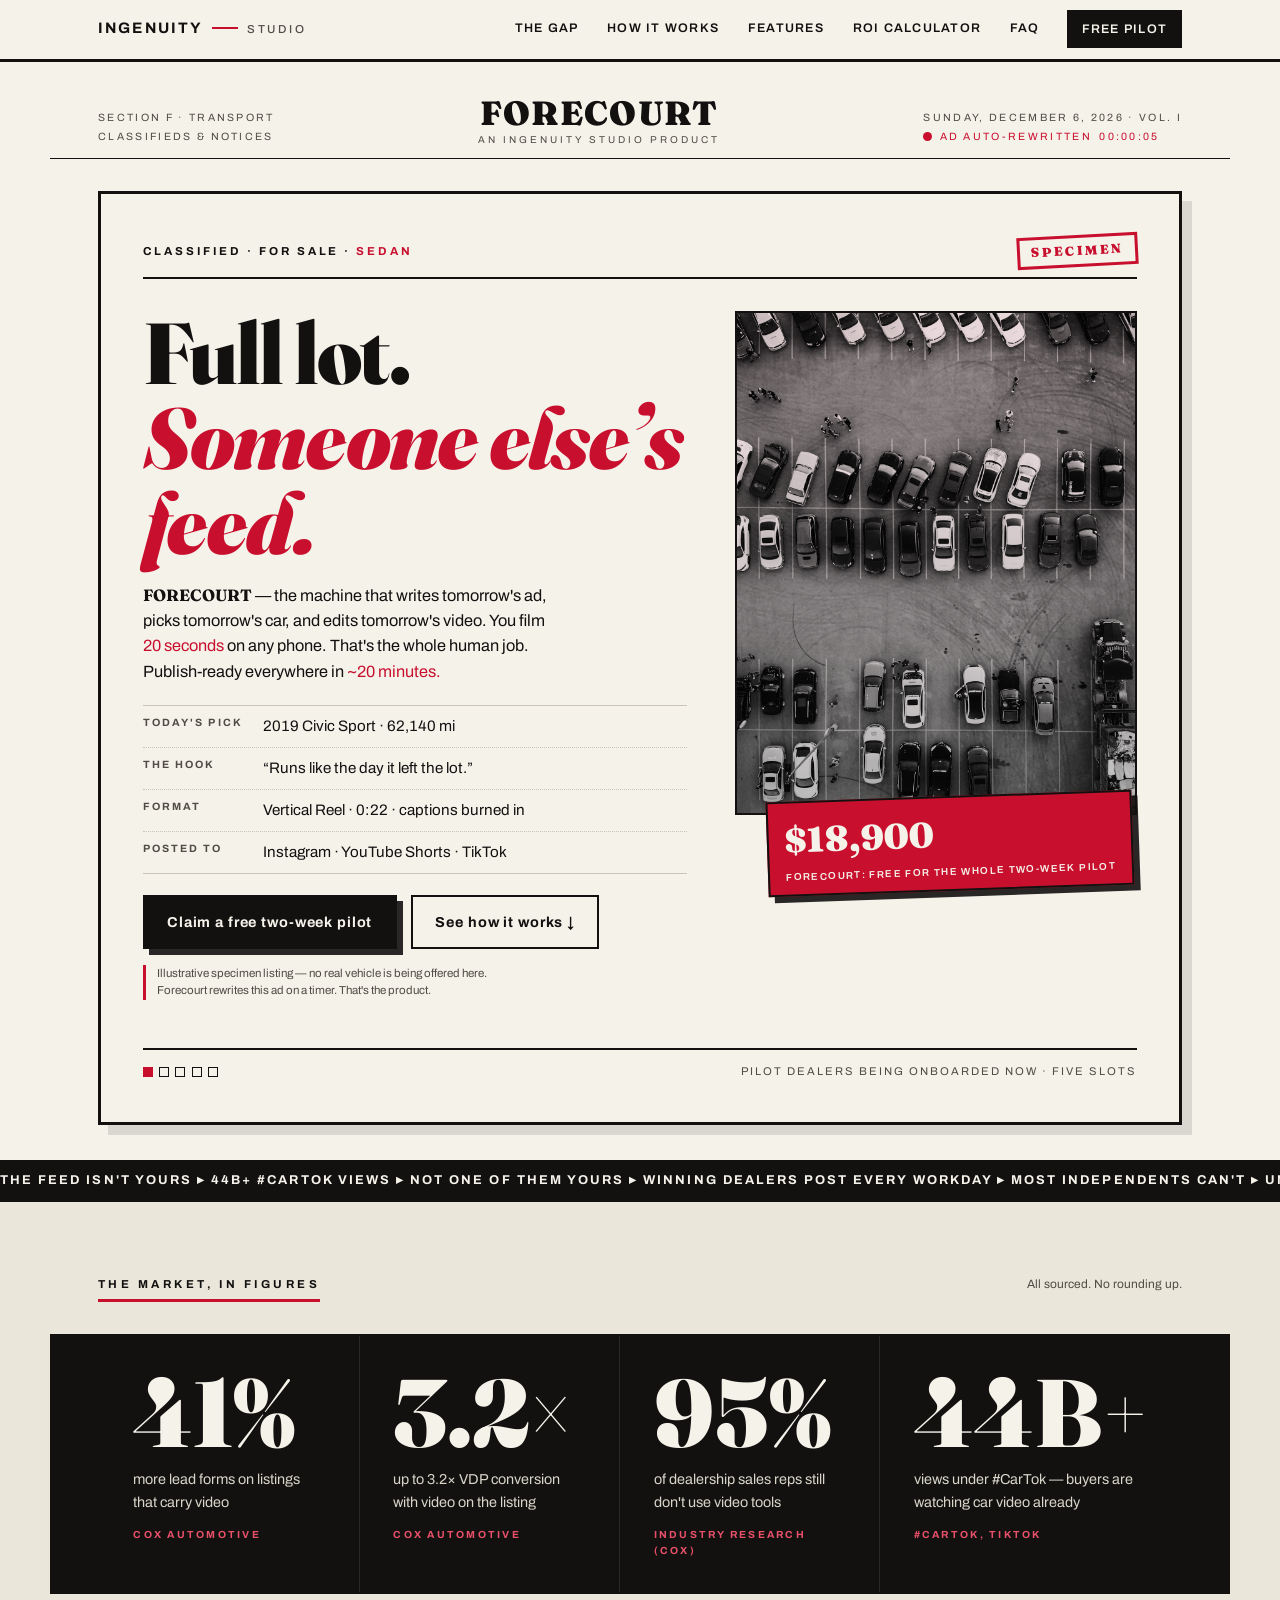
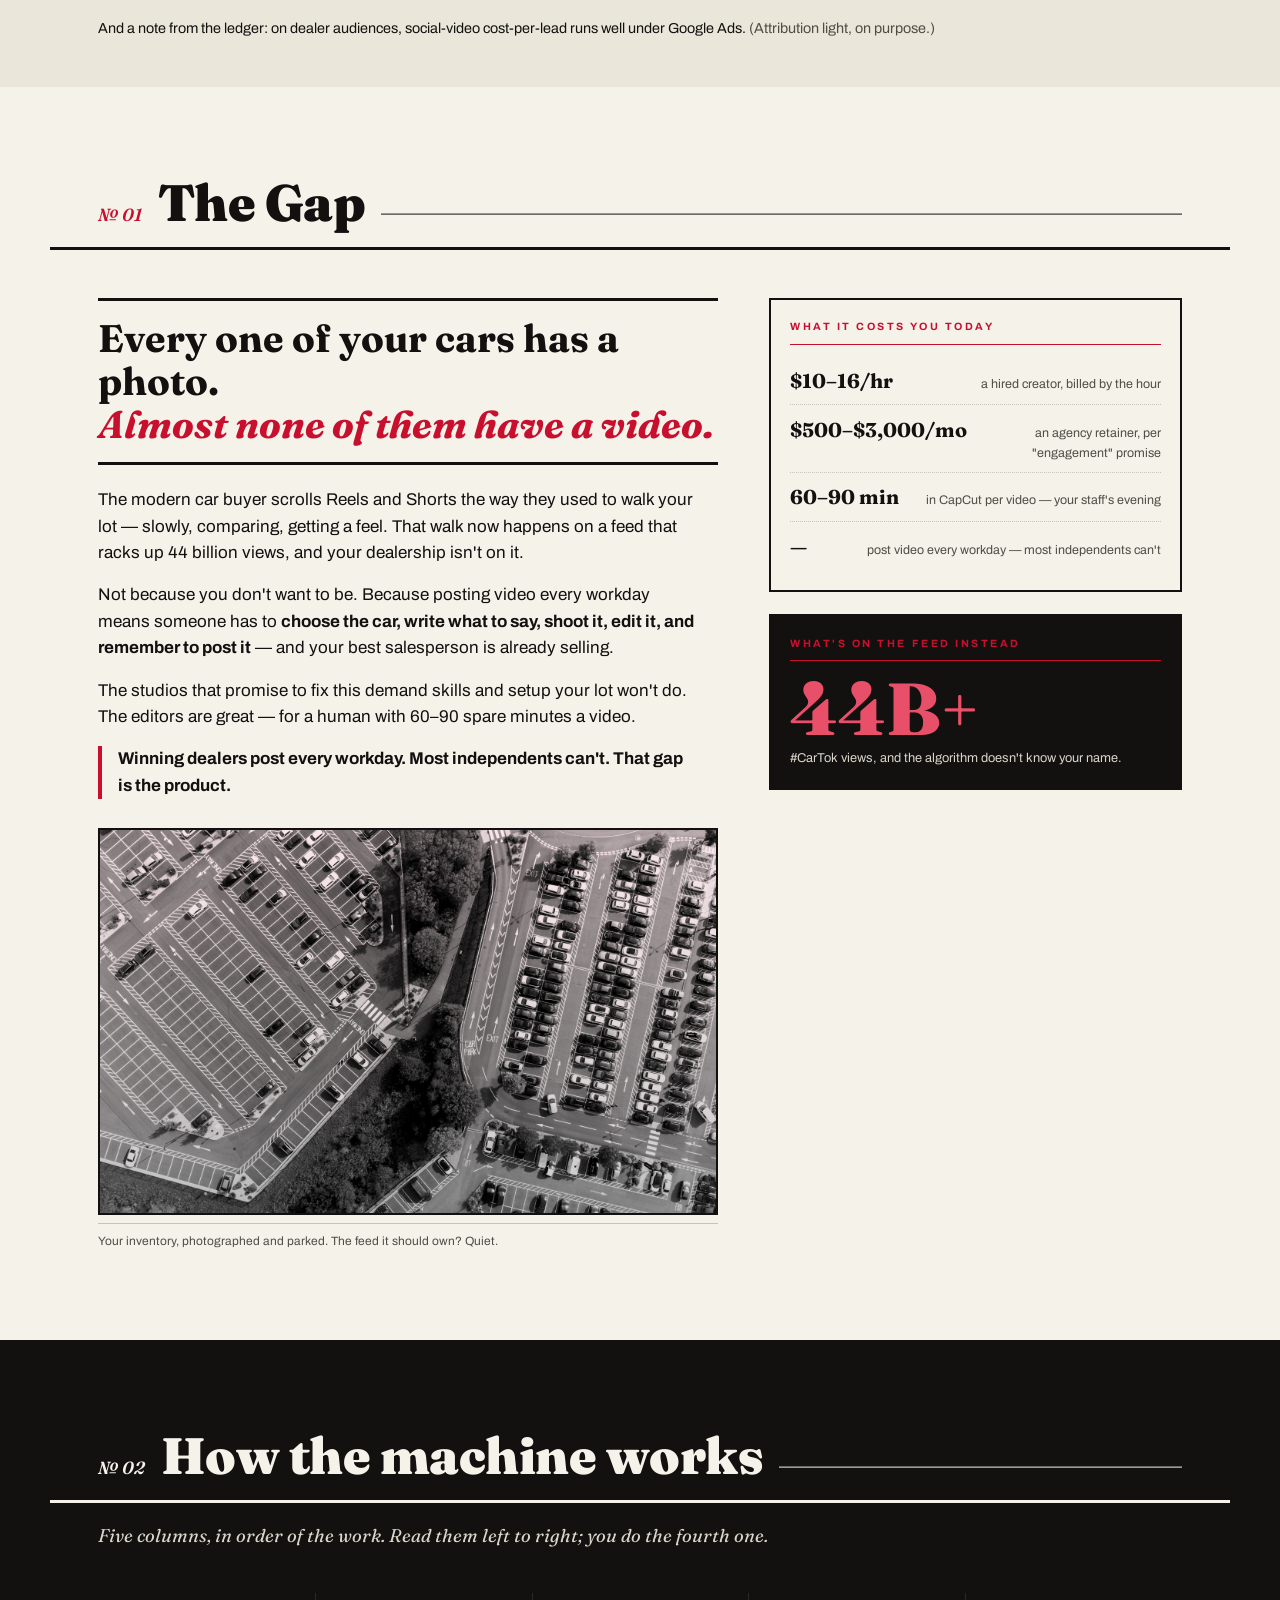
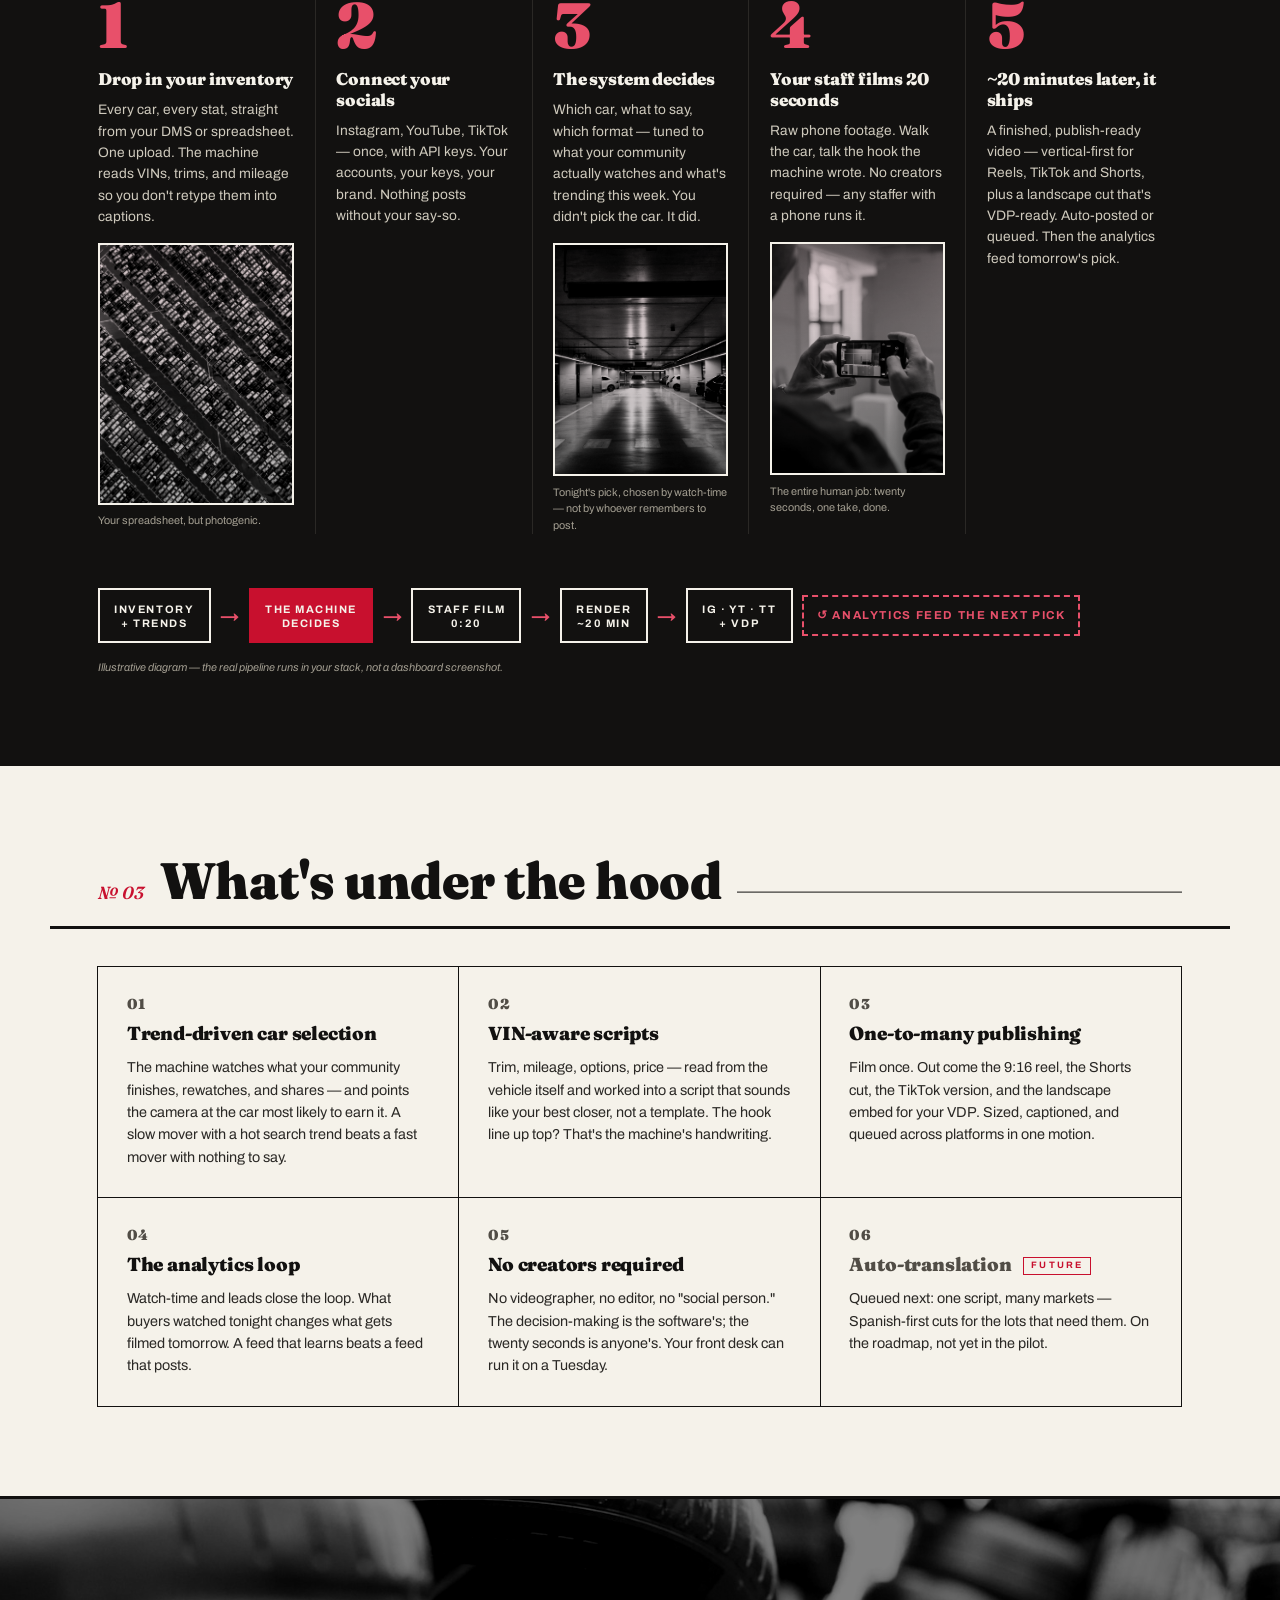
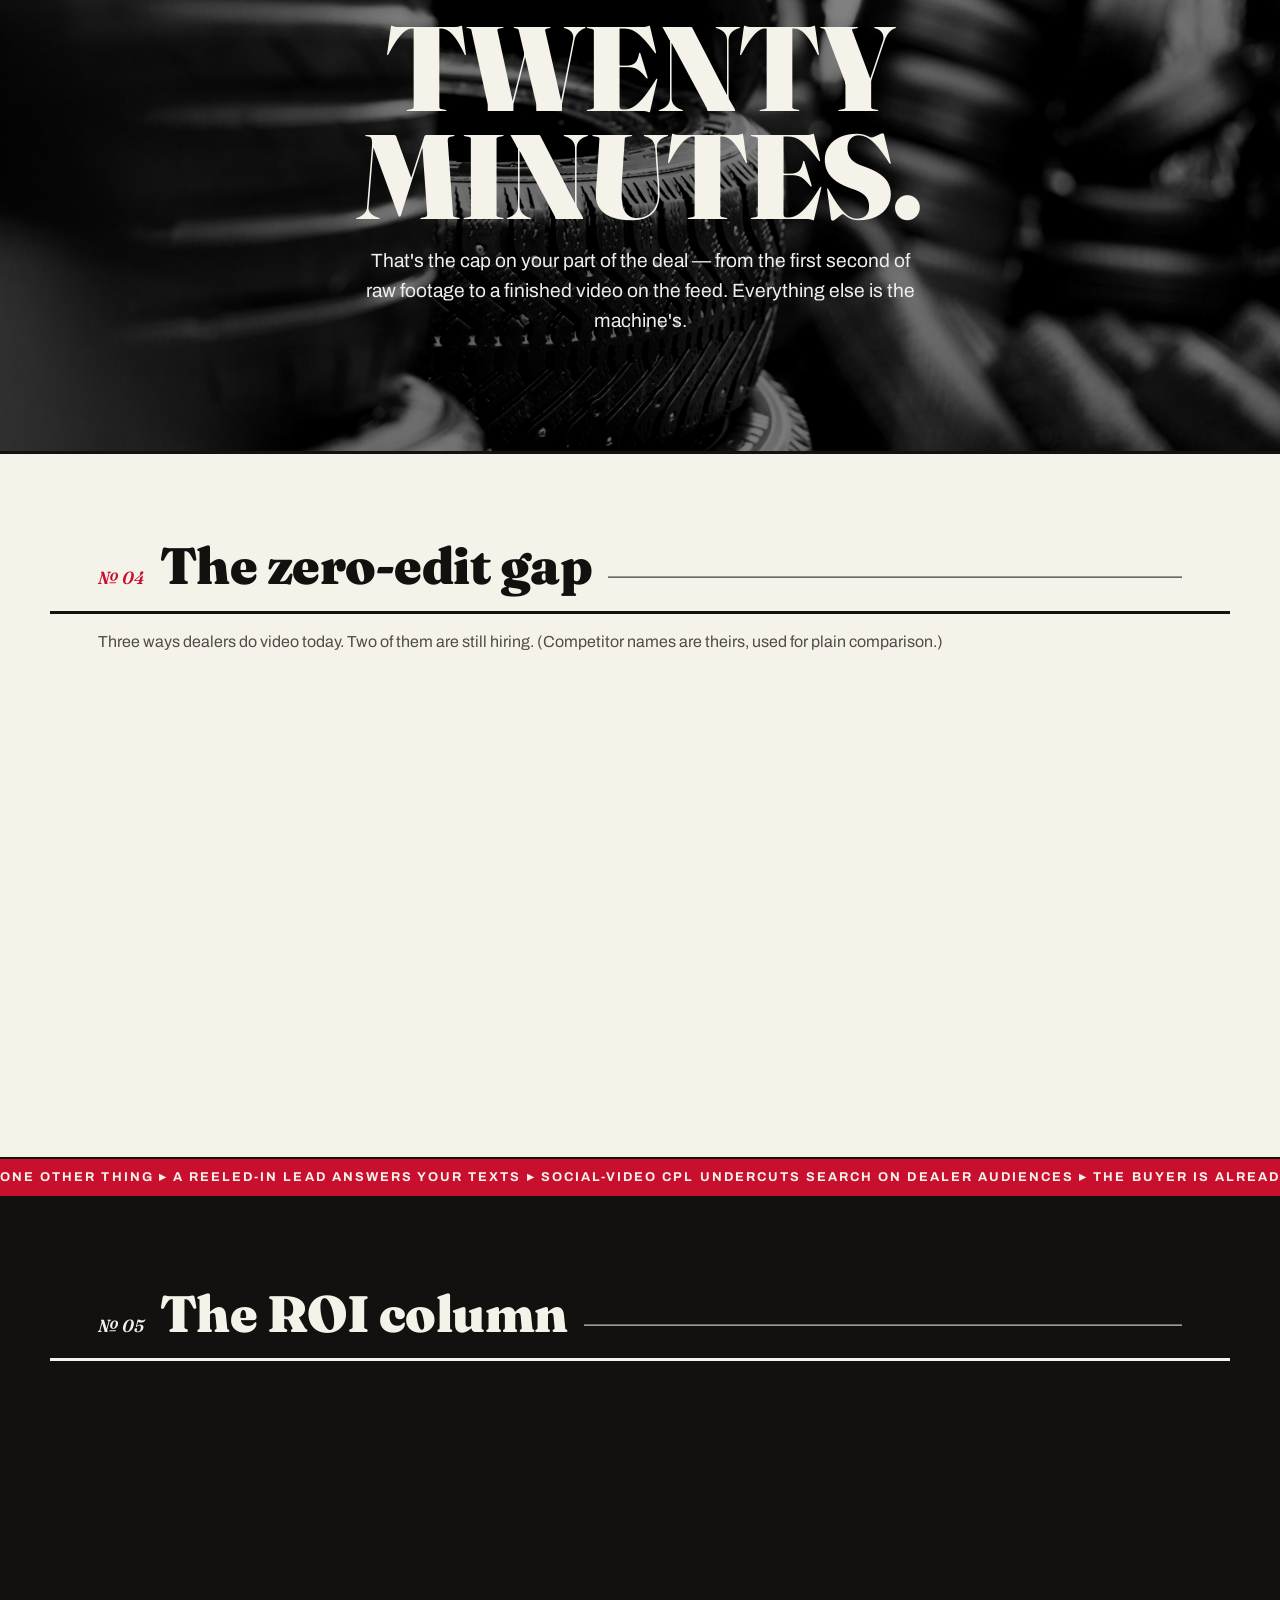
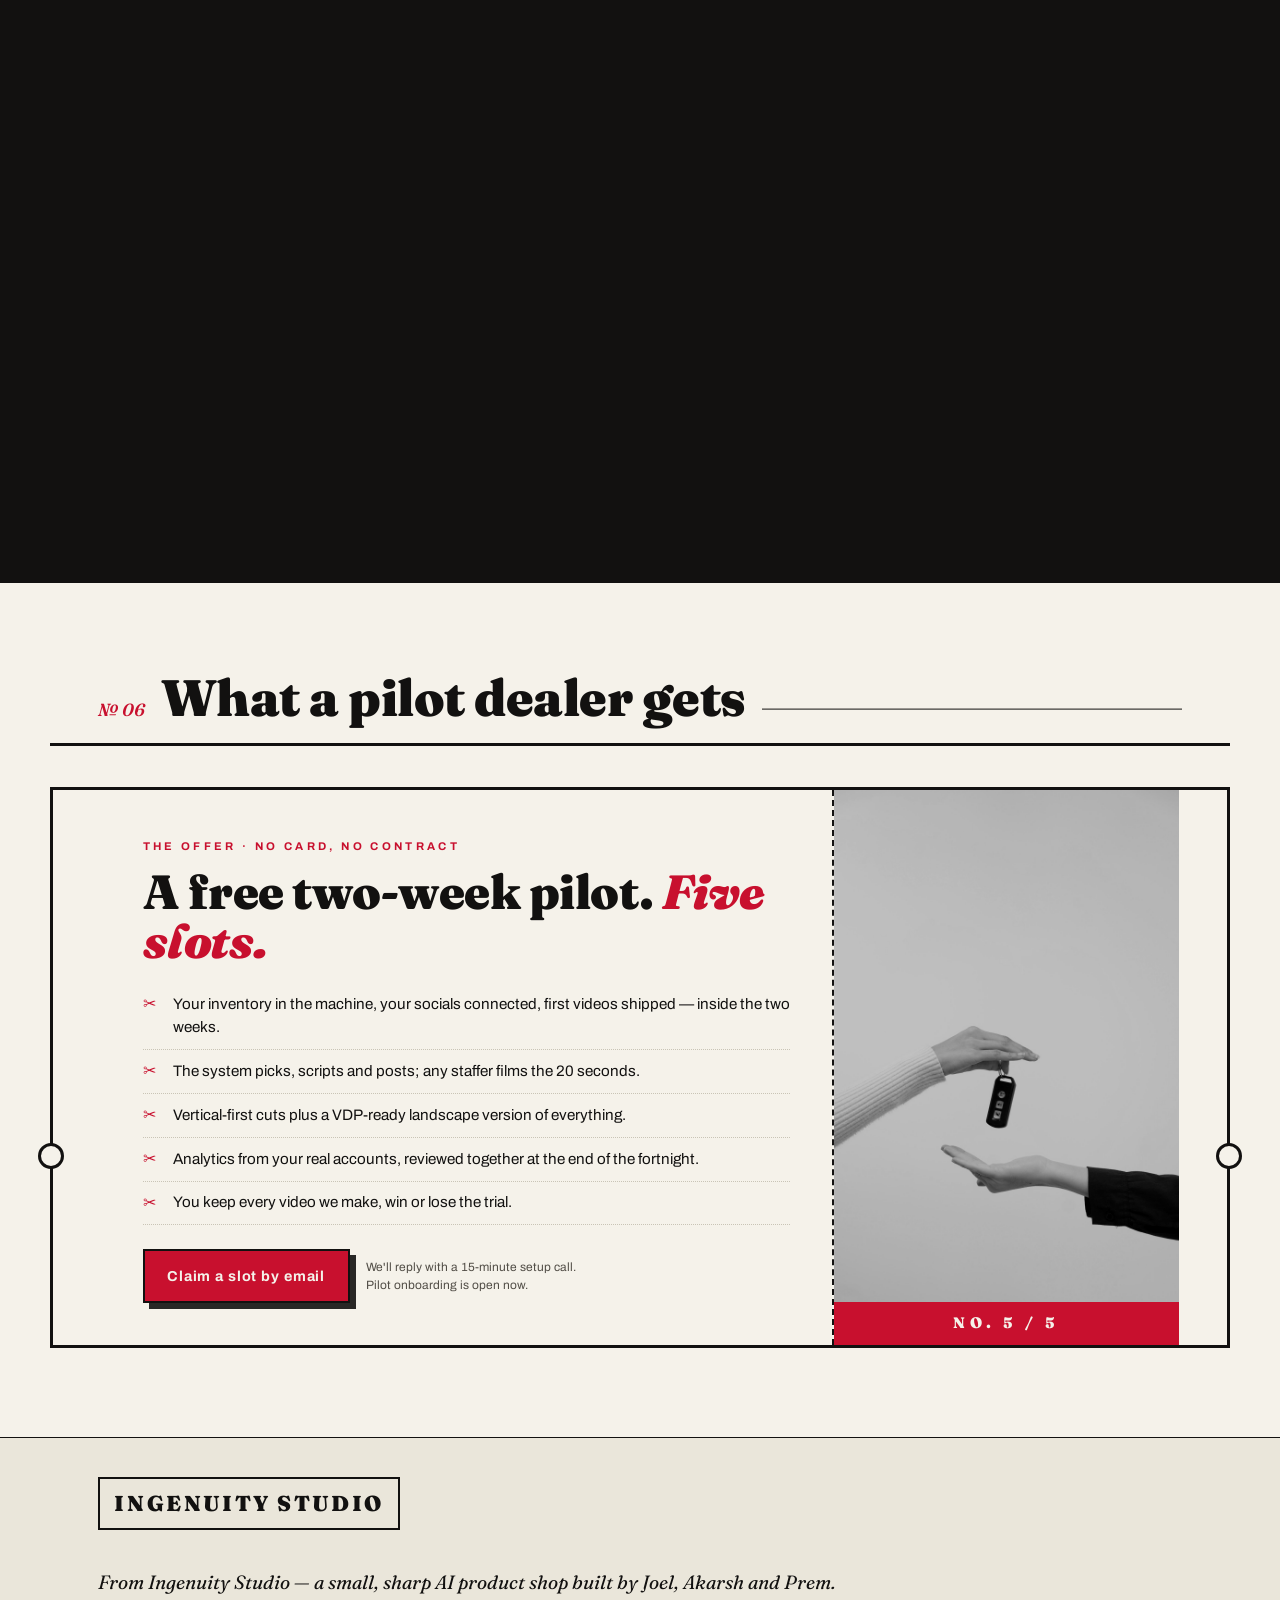
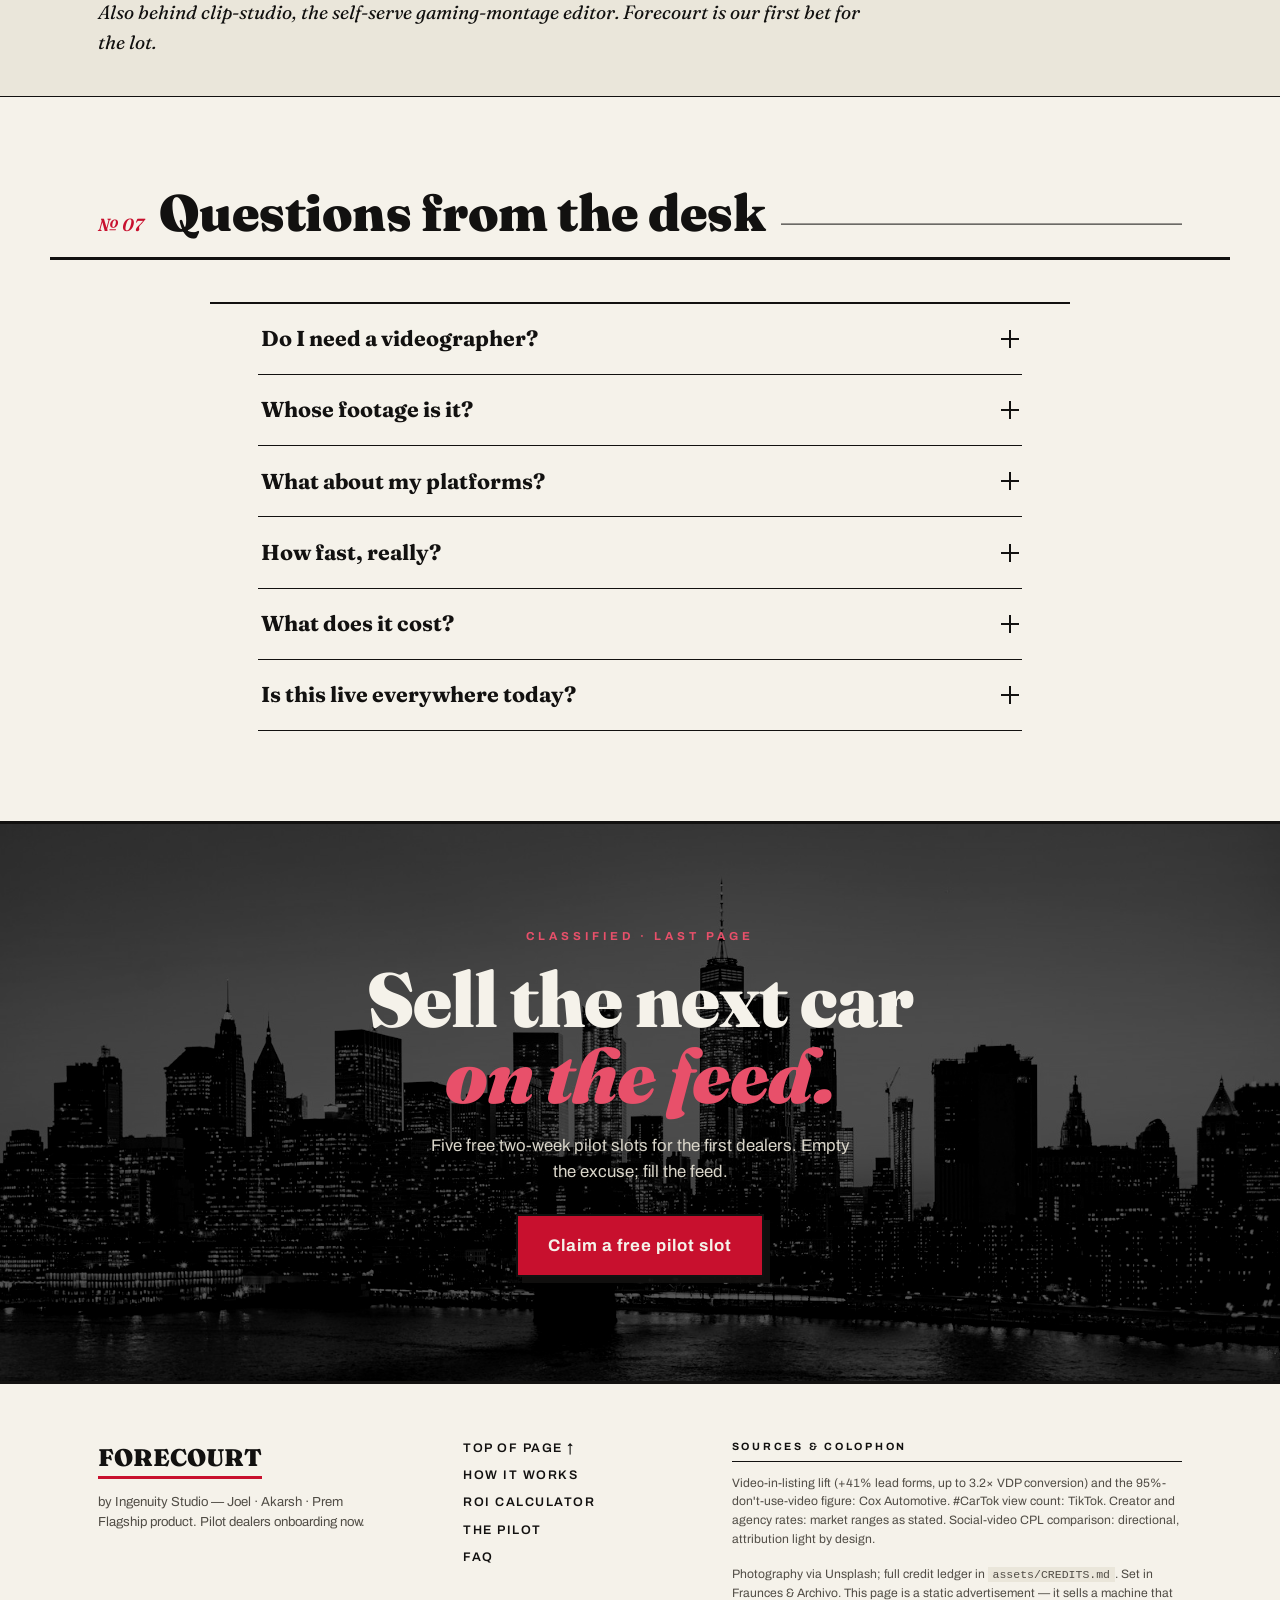
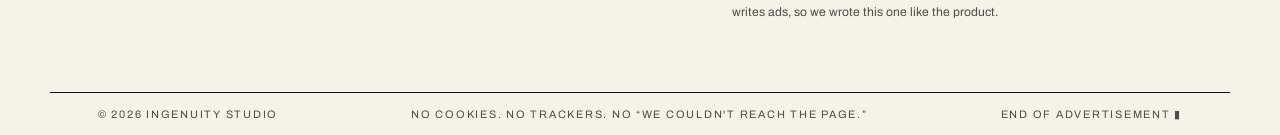
==== commit 70b794fc: "fix: QA rounds 1-2 — sourced stats, original hero headline, real imagery, polish - Broken/dupe photo" ====
--- a/index.html
+++ b/index.html
@@ -3,19 +3,23 @@
 <head>
 <meta charset="utf-8">
 <meta name="viewport" content="width=device-width, initial-scale=1">
-<title>Forecourt by Ingenuity Studio — Your lot is full. Your feed is empty.</title>
+<title>Forecourt by Ingenuity Studio — the AI video pipeline for used-car dealers</title>
 <meta name="description" content="Forecourt is the AI video pipeline for used-car dealers. It picks the car, writes the script, and turns 20 seconds of raw phone footage into a publish-ready video in about 20 minutes. Now onboarding free two-week pilot dealers.">
-<meta property="og:title" content="Forecourt — the classified ad that films itself">
+<meta property="og:title" content="Forecourt — full lot. Someone else's feed.">
 <meta property="og:description" content="The AI video pipeline for used-car dealers. The machine decides what to film. Your part is capped at 20 minutes. Free two-week pilot for the first five dealers.">
 <meta property="og:type" content="website">
-<meta property="og:image" content="assets/img/lot-rows.jpg">
+<meta property="og:url" content="https://ingenuity-studios.github.io/Company-Studio-Advertisement-page/">
+<meta property="og:image" content="https://ingenuity-studios.github.io/Company-Studio-Advertisement-page/assets/img/lot-rows.jpg">
+<meta property="og:image:alt" content="Rows of used cars parked on a dealership lot in daylight">
 <meta name="twitter:card" content="summary_large_image">
+<meta name="twitter:image" content="https://ingenuity-studios.github.io/Company-Studio-Advertisement-page/assets/img/lot-rows.jpg">
 <meta name="theme-color" content="#121110">
 <link rel="icon" href="data:image/svg+xml,%3Csvg xmlns='http://www.w3.org/2000/svg' viewBox='0 0 64 64'%3E%3Crect width='64' height='64' fill='%23121110'/%3E%3Crect x='6' y='6' width='52' height='52' fill='none' stroke='%23c8102e' stroke-width='3'/%3E%3Ctext x='32' y='44' font-family='Georgia,serif' font-size='32' font-weight='bold' fill='%23f5f2eb' text-anchor='middle'%3EF%3C/text%3E%3C/svg%3E">
 <link rel="preconnect" href="https://fonts.googleapis.com">
 <link rel="preconnect" href="https://fonts.gstatic.com" crossorigin>
 <link href="https://fonts.googleapis.com/css2?family=Fraunces:ital,opsz,wght@0,9..144,400;0,9..144,600;0,9..144,700;0,9..144,900;1,9..144,400;1,9..144,600&family=Archivo:wght@400;500;600;700&display=swap" rel="stylesheet">
 <link rel="stylesheet" href="css/style.css">
+<noscript><style>.reveal{opacity:1;transform:none}</style></noscript>
 </head>
 <body>
 <a class="skip-link" href="#hero">Skip to content</a>
@@ -31,6 +35,7 @@
       <a href="#how">How&nbsp;it&nbsp;works</a>
       <a href="#features">Features</a>
       <a href="#roi">ROI&nbsp;Calculator</a>
+      <a href="#faq">FAQ</a>
       <a href="#pilot" class="nav-cta">Free&nbsp;Pilot</a>
     </nav>
     <button class="nav-toggle" aria-expanded="false" aria-controls="mobile-nav" aria-label="Open menu">
@@ -78,8 +83,8 @@
       <div class="ad-body">
         <div class="ad-copy">
           <h1 class="ad-headline">
-            Your lot is full.<br>
-            <em>Your feed is empty.</em>
+            Full lot.<br>
+            <em>Someone else&rsquo;s feed.</em>
           </h1>
 
           <p class="ad-lede">
@@ -97,7 +102,7 @@
 
           <div class="ad-cta">
             <a class="btn btn-ink" href="#pilot">Claim a free two-week pilot</a>
-            <a class="btn btn-ghost" href="#how">Read the terms ↓</a>
+            <a class="btn btn-ghost" href="#how">See how it works ↓</a>
           </div>
 
           <p class="ad-fine">Illustrative specimen listing — no real vehicle is being offered here. Forecourt rewrites this ad on a timer. That's the product.</p>
@@ -107,7 +112,7 @@
           <div class="photo-frame">
             <img src="assets/img/lot-rows.jpg" alt="Rows of used cars parked on a dealership lot in daylight" class="kenburns" width="1600" height="1600" loading="eager">
           </div>
-          <figcaption class="price-tag"><span id="price-tag">$18,900</span><small>or ~$0/mo to make the video</small></figcaption>
+          <figcaption class="price-tag"><span id="price-tag">$18,900</span><small>Forecourt: free for the whole two-week pilot</small></figcaption>
         </figure>
       </div>
 
@@ -120,8 +125,8 @@
 
   <div class="tape tape-ink" aria-hidden="true">
     <div class="tape-track">
-      <span>THE FEED IS EMPTY ▸ 44B+ #CarTok views ▸ not one of them yours ▸ winning dealers post every workday ▸ most independents can't ▸ until the machine does it ▸</span>
-      <span>THE FEED IS EMPTY ▸ 44B+ #CarTok views ▸ not one of them yours ▸ winning dealers post every workday ▸ most independents can't ▸ until the machine does it ▸</span>
+      <span>THE FEED ISN'T YOURS ▸ 44B+ #CarTok views ▸ not one of them yours ▸ winning dealers post every workday ▸ most independents can't ▸ until the machine does it ▸</span>
+      <span>THE FEED ISN'T YOURS ▸ 44B+ #CarTok views ▸ not one of them yours ▸ winning dealers post every workday ▸ most independents can't ▸ until the machine does it ▸</span>
     </div>
   </div>
 </section>
@@ -134,22 +139,22 @@
   </div>
   <div class="stat-grid">
     <div class="stat-slab reveal">
-      <div class="stat-num"><span class="count" data-to="41" data-suffix="%">0%</span></div>
+      <div class="stat-num"><span class="count" data-to="41" data-suffix="%">41%</span></div>
       <div class="stat-cap">more lead forms on listings that carry video</div>
       <div class="stat-src">Cox Automotive</div>
     </div>
     <div class="stat-slab reveal">
-      <div class="stat-num"><span class="count" data-to="3.2" data-suffix="×" data-decimals="1">0×</span></div>
+      <div class="stat-num"><span class="count" data-to="3.2" data-suffix="×" data-decimals="1">3.2×</span></div>
       <div class="stat-cap">up to 3.2× VDP conversion with video on the listing</div>
       <div class="stat-src">Cox Automotive</div>
     </div>
     <div class="stat-slab reveal">
-      <div class="stat-num"><span class="count" data-to="95" data-suffix="%">0%</span></div>
+      <div class="stat-num"><span class="count" data-to="95" data-suffix="%">95%</span></div>
       <div class="stat-cap">of dealership sales reps still don't use video tools</div>
       <div class="stat-src">Industry research (Cox)</div>
     </div>
     <div class="stat-slab reveal">
-      <div class="stat-num"><span class="count" data-to="44" data-suffix="B+">0B+</span></div>
+      <div class="stat-num"><span class="count" data-to="44" data-suffix="B+">44B+</span></div>
       <div class="stat-cap">views under #CarTok — buyers are watching car video already</div>
       <div class="stat-src">#CarTok, TikTok</div>
     </div>
@@ -167,9 +172,9 @@
   <div class="problem-grid">
     <div class="problem-copy reveal">
       <p class="pull-quote">Every one of your cars has a photo.<br><em>Almost none of them have a video.</em></p>
-      <p>The modern car buyer scrolls Reels and Shorts the way they used to walk your lot — slowly, comparing, getting a feel. That walk now happens on a feed that moves 44&nbsp;billion times over, and your dealership isn't on it.</p>
+      <p>The modern car buyer scrolls Reels and Shorts the way they used to walk your lot — slowly, comparing, getting a feel. That walk now happens on a feed that racks up 44&nbsp;billion views, and your dealership isn't on it.</p>
       <p>Not because you don't want to be. Because posting video every workday means someone has to <strong>choose the car, write what to say, shoot it, edit it, and remember to post it</strong> — and your best salesperson is already selling.</p>
-      <p>The studios that promise to fix this want skills and setup your shop floor won't do. The editors are great — for a human with three spare hours a video.</p>
+      <p>The studios that promise to fix this demand skills and setup your lot won't do. The editors are great — for a human with 60–90 spare minutes a video.</p>
       <p class="red-p"><strong>Winning dealers post every workday. Most independents can't. That gap is the product.</strong></p>
       <figure class="inline-photo reveal">
         <div class="photo-frame">
@@ -182,10 +187,10 @@
       <div class="side-card reveal">
         <span class="side-label">WHAT IT COSTS YOU TODAY</span>
         <ul class="cost-list">
-          <li><b>$10–16/hr</b><span>a hired creator, per caption and cut</span></li>
-          <li><b>$500–3,000/mo</b><span>an agency retainer, per "engagement" promise</span></li>
+          <li><b>$10–16/hr</b><span>a hired creator, billed by the hour</span></li>
+          <li><b>$500–$3,000/mo</b><span>an agency retainer, per "engagement" promise</span></li>
           <li><b>60–90 min</b><span>in CapCut per video — your staff's evening</span></li>
-          <li><b>0</b><span>videos posted last week, honestly</span></li>
+          <li><b>&mdash;</b><span>post video every workday — most independents can't</span></li>
         </ul>
       </div>
       <div class="side-card dark reveal">
@@ -211,21 +216,21 @@
       <h3>Drop in your inventory</h3>
       <p>Every car, every stat, straight from your DMS or spreadsheet. One upload. The machine reads VINs, trims, and mileage so you don't retype them into captions.</p>
       <figure class="step-photo">
-        <div class="photo-frame"><img src="assets/img/lot-row2.jpg" alt="A row of used sedans parked on a dealership lot" loading="lazy" width="1600" height="1067"></div>
+        <div class="photo-frame"><img src="assets/img/lot-row2.jpg" alt="Overhead view of rows of used cars parked tightly in a dealership lot" loading="lazy" width="1600" height="2135"></div>
         <figcaption>Your spreadsheet, but photogenic.</figcaption>
       </figure>
     </article>
     <article class="step reveal">
       <div class="step-no">2</div>
       <h3>Connect your socials</h3>
-      <p>Instagram, YouTube, TikTok — once, with API keys. Your accounts, your passwords, your brand. Nothing posts without your queue.</p>
+      <p>Instagram, YouTube, TikTok — once, with API keys. Your accounts, your keys, your brand. Nothing posts without your say-so.</p>
     </article>
     <article class="step reveal">
       <div class="step-no">3</div>
       <h3>The system decides</h3>
       <p>Which car, what to say, which format — tuned to what your community actually watches and what's trending this week. You didn't pick the car. It did.</p>
       <figure class="step-photo">
-        <div class="photo-frame"><img src="assets/img/showroom-night.jpg" alt="Showroom cars under night lighting" loading="lazy" width="1600" height="1067"></div>
+        <div class="photo-frame"><img src="assets/img/night-garage.jpg" alt="A lone car with headlights on in a dim parking garage at night" loading="lazy" width="1600" height="2327"></div>
         <figcaption>Tonight's pick, chosen by watch-time — not by whoever remembers to post.</figcaption>
       </figure>
     </article>
@@ -298,7 +303,7 @@
 <!-- ============================= FULL-BLEED BREAK ============================= -->
 <section class="break" aria-label="The twenty minute rule">
   <div class="break-bg">
-    <img src="assets/img/wheel-closeup.jpg" alt="Close-up of an alloy car wheel and tire" loading="lazy" width="1600" height="2134">
+    <img src="assets/img/tire-stacks.jpg" alt="Stacks of used tires waiting in a tire yard" loading="lazy" width="1600" height="1067">
   </div>
   <div class="break-copy">
     <p class="break-line">Twenty minutes.</p>
@@ -350,8 +355,8 @@
   </div>
   <div class="tape tape-red" aria-hidden="true">
     <div class="tape-track">
-      <span>ONE-OTHER THING ▸ a reeled-in lead answers your texts ▸ social-video CPL undercuts search on dealer audiences ▸ the buyer is already watching ▸ ▸</span>
-      <span>ONE-OTHER THING ▸ a reeled-in lead answers your texts ▸ social-video CPL undercuts search on dealer audiences ▸ the buyer is already watching ▸ ▸</span>
+      <span>ONE OTHER THING ▸ a reeled-in lead answers your texts ▸ social-video CPL undercuts search on dealer audiences ▸ the buyer is already watching ▸ ▸</span>
+      <span>ONE OTHER THING ▸ a reeled-in lead answers your texts ▸ social-video CPL undercuts search on dealer audiences ▸ the buyer is already watching ▸ ▸</span>
     </div>
   </div>
 </section>
@@ -412,13 +417,13 @@
       </div>
       <div class="ro-row ro-fore">
         <div class="ro-label">During the free two-week pilot</div>
-        <div class="ro-num">$0<span class="ro-unit">— and ~0 hr of your staff's evening</span></div>
+        <div class="ro-num">$0<span class="ro-unit">— and ~0 staff-hours</span></div>
       </div>
       <div class="ro-row">
         <div class="ro-label">Over twelve months at these settings</div>
         <div class="ro-num ro-yr" id="ro-year">$0</div>
       </div>
-      <p class="ro-foot" id="ro-assume">Assumes 4.33 weeks per month. Video: ~20 min of phone footage per car, done between customers.</p>
+      <p class="ro-foot" id="ro-assume">Assumes 4.33 weeks per month. Video: ~20 sec of phone footage per car, ~20 min turnaround.</p>
     </div>
   </div>
 </section>
@@ -447,7 +452,7 @@
       </div>
     </div>
     <div class="coupon-stub">
-      <img src="assets/img/keys-handover.jpg" alt="A handover of car keys between two people" loading="lazy" width="1600" height="2400">
+      <img src="assets/img/keys-handover.jpg" alt="Two hands exchanging a car key fob" loading="lazy" width="1600" height="2400">
       <span>NO.&nbsp;5&nbsp;/&nbsp;5</span>
     </div>
   </div>
@@ -457,7 +462,7 @@
 <section class="studio" aria-label="About the studio">
   <div class="studio-inner reveal">
     <span class="studio-mark">INGENUITY STUDIO</span>
-    <p>From Ingenuity Studio — a small, sharp AI product shop built by Joel, Akarsh and Prem. Also behind <a class="link-ink" href="https://clip-studio.example" rel="noopener">clip-studio</a>, the self-serve gaming-montage editor. Forecourt is our first bet for the lot.</p>
+    <p>From Ingenuity Studio — a small, sharp AI product shop built by Joel, Akarsh and Prem. Also behind clip-studio, the self-serve gaming-montage editor. Forecourt is our first bet for the lot.</p>
   </div>
 </section>
 
@@ -504,7 +509,7 @@
   <div class="final-inner reveal">
     <p class="final-kicker">CLASSIFIED · LAST PAGE</p>
     <h2 class="final-head">Sell the next car<br><em>on the feed.</em></h2>
-    <p class="final-sub">Five free two-week pilot slots for the first dealers. Your lot is full; let's empty the excuse.</p>
+    <p class="final-sub">Five free two-week pilot slots for the first dealers. Empty the excuse; fill the feed.</p>
     <a class="btn btn-red btn-big" href="mailto:pilots@ingenuitystudio.example?subject=Forecourt%20pilot%20-%20claim%20a%20slot">Claim a free pilot slot</a>
   </div>
 </section>
--- a/css/style.css
+++ b/css/style.css
@@ -86,14 +86,14 @@
 .nav-cta:hover{background:var(--red);border-color:var(--red)}
 .nav-links.mobile{display:none;border-top:1px solid var(--hair);padding:.6rem var(--gut) 1rem;flex-direction:column;align-items:flex-start;gap:.2rem}
 .nav-links.mobile a{width:100%;padding:.55rem .2rem;font-size:.9rem}
-.nav-toggle{display:none;background:none;border:2px solid var(--ink);padding:.5rem .55rem;cursor:pointer;line-height:0}
+.nav-toggle{display:none;background:none;border:2px solid var(--ink);padding:.5rem .55rem;cursor:pointer;line-height:0;min-width:44px;min-height:44px;flex-direction:column;justify-content:center;align-items:center}
 .nav-toggle span{display:block;width:20px;height:2px;background:var(--ink);margin:4px 0}
 .nav-toggle[aria-expanded="true"] span:nth-child(1){transform:translateY(6px) rotate(45deg)}
 .nav-toggle[aria-expanded="true"] span:nth-child(2){opacity:0}
 .nav-toggle[aria-expanded="true"] span:nth-child(3){transform:translateY(-6px) rotate(-45deg)}
 @media (max-width:880px){
   .nav-links:not(.mobile){display:none}
-  .nav-toggle{display:inline-block}
+  .nav-toggle{display:inline-flex}
   .nav-links.mobile.open{display:flex}
 }
 
@@ -175,7 +175,7 @@
   mix-blend-mode:multiply;pointer-events:none;
 }
 .photo-frame img{width:100%;height:100%;object-fit:cover;filter:grayscale(1) contrast(1.08)}
-.photo-frame.tall img{aspect-ratio:3/4}
+.step-photo .photo-frame{aspect-ratio:3/4}
 .ad-photo .photo-frame{aspect-ratio:4/5}
 .kenburns{animation:kb 26s ease-in-out infinite alternate;transform-origin:60% 40%}
 @keyframes kb{from{transform:scale(1)}to{transform:scale(1.12)}}
@@ -255,7 +255,7 @@
 .cost-list{list-style:none;margin:0;padding:0}
 .cost-list li{display:flex;justify-content:space-between;gap:1rem;align-items:baseline;padding:.55rem 0;border-bottom:1px dotted var(--hair)}
 .cost-list li:last-child{border-bottom:0}
-.cost-list b{font-family:var(--serif);font-size:1.25rem}
+.cost-list b{font-family:var(--serif);font-size:1.25rem;white-space:nowrap}
 .cost-list span{font-size:.78rem;color:var(--ink-soft);text-align:right}
 .big-44{font-family:var(--serif);font-weight:900;font-size:4.6rem;line-height:1;margin:.2rem 0;color:var(--red)}
 .side-note{font-size:.8rem;color:#d9d5c9;display:block}
@@ -360,6 +360,10 @@
 .ro-num{font-family:var(--serif);font-weight:900;font-size:clamp(1.9rem,4vw,2.9rem);line-height:1;white-space:nowrap}
 .ro-unit{font-family:var(--sans);font-weight:600;font-size:.7rem;letter-spacing:.12em;text-transform:uppercase;color:#a39e91;margin-left:.5rem;white-space:normal}
 .ro-fore{background:var(--red);color:var(--paper)}
+@media (max-width:700px){
+  .ro-fore .ro-num{display:flex;flex-direction:column;align-items:flex-end}
+  .ro-fore .ro-unit{display:block;margin-left:0;margin-top:.15rem}
+}
 .ro-fore .ro-label,.ro-fore .ro-unit{color:#f7d5db}
 .ro-yr{color:var(--red-lift)}
 .ro-fore .ro-yr{color:var(--paper)}
@@ -470,11 +474,41 @@
   .reveal{opacity:1;transform:none}
 }
 
+/* masthead: stack columns before the nowrap dateline can collide.
+   Must cover everything below the QA'd desktop (≥861px): the old 640px
+   breakpoint left 421–860 as a 3-col row with nowrap lines that clip. */
+@media (max-width:860px){
+  .masthead{flex-direction:column;align-items:flex-start;gap:.4rem}
+  .mh-center{order:-1;text-align:left}
+  .mh-line{white-space:normal}
+}
+
+/* anchor landings must clear the sticky nav */
+[id]{scroll-margin-top:84px}
+
+/* ============================ MOBILE ERGONOMICS (≤860; desktop ≥861 untouched) ============================ */
+@media (max-width:860px){
+  /* body copy ≥16px on touch widths (rem was scaling off a 16px root) */
+  .faq-a p,.coupon-list li,.list-row dd,.stat-cap,.stats-foot,.side-note,
+  .step p,.feat p,.cmp li,.cmp-verdict,.small{font-size:1rem}
+  /* fine print / captions: kept editorially small but legible (≥13.6px) */
+  .ad-fine,.ro-foot,.foot-src p,.foot-by,.field-row label{font-size:.875rem}
+  figcaption,.inline-photo figcaption,.step-photo figcaption,.cost-list span{font-size:.85rem}
+
+  /* touch targets */
+  .nav-links.mobile a{padding:.8rem .2rem;min-height:44px;display:flex;align-items:center}
+  .foot-links a{min-height:44px;display:flex;align-items:center}
+  .radio{display:flex;align-items:center;min-height:44px;font-size:1rem}
+  /* bigger hit box for sliders without moving the visible thumb/track */
+  input[type="range"]{height:44px;margin:.2rem 0;background:transparent}
+  input[type="range"]::-webkit-slider-runnable-track{height:2px;background:var(--ink-soft)}
+  input[type="range"]::-webkit-slider-thumb{-webkit-appearance:none;appearance:none;width:22px;height:22px;margin-top:-10px;background:var(--red);border:2px solid var(--paper);cursor:grab}
+  input[type="range"]::-moz-range-track{height:2px;background:var(--ink-soft)}
+}
+
 /* keep nothing from bleeding sideways at tiny widths */
 @media (max-width:420px){
   body{font-size:16px}
-  .masthead{flex-direction:column;align-items:flex-start;gap:.4rem}
-  .mh-center{order:-1}
   .list-row{grid-template-columns:1fr}
   .list-row dt{padding-bottom:0}
 }
